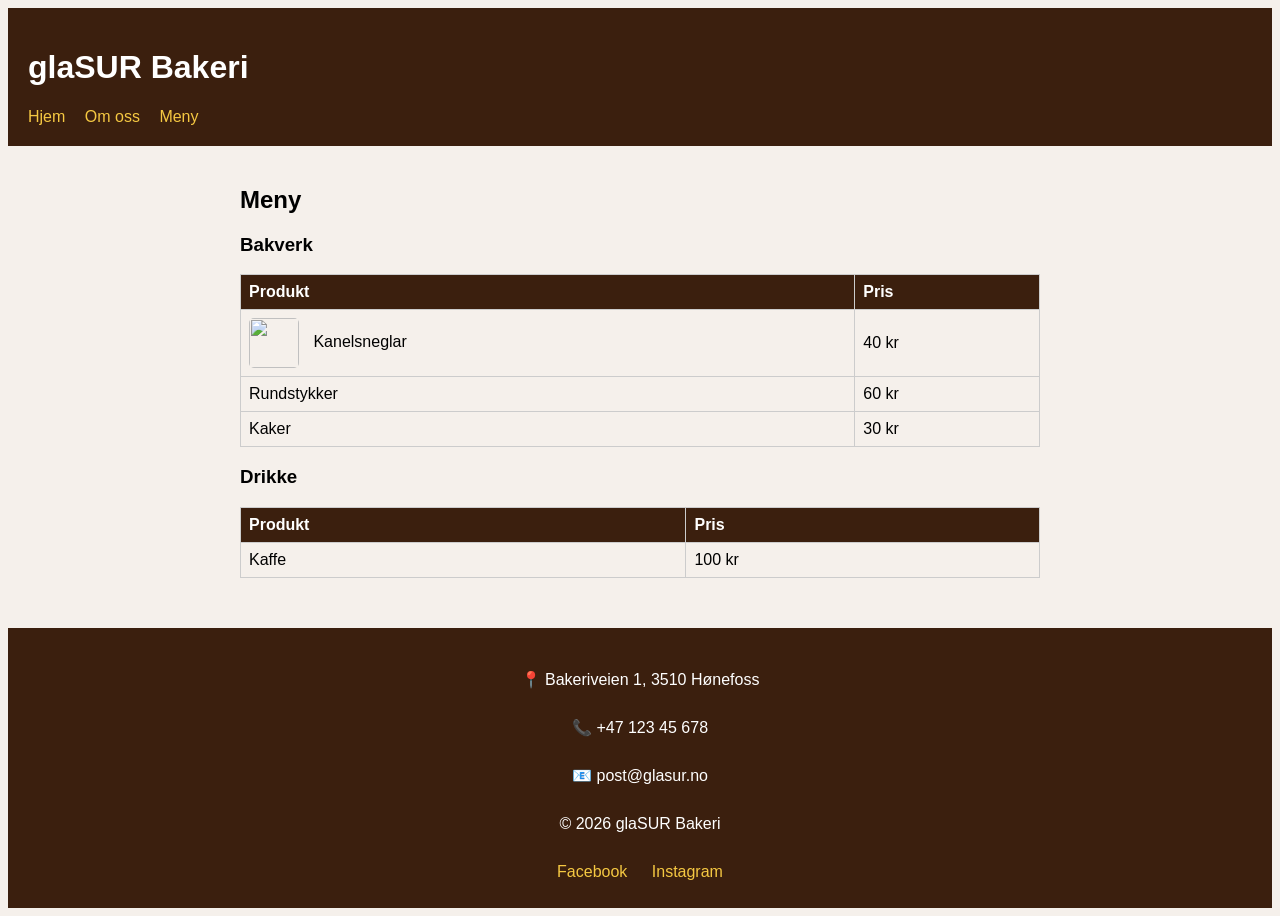
==== Meny.html @ 93eb0633 "Rett opp store/små bokstaver i lenker til OmOss.html, juster skjemafelt-bredde" ====
<!DOCTYPE html>
<html>
<head>
    <link rel="stylesheet" href="CSS/style.css">
    <meta charset="UTF-8">
    <meta name="viewport" content="width=device-width, initial-scale=1.0">
    <title>Om oss</title>
</head>
<body>
  <header>
    <h1>glaSUR Bakeri</h1>
    <nav>
      <a href="index.html">Hjem</a>
      <a href="OmOss.html">Om oss</a>
      <a href="Meny.html">Meny</a>
    </nav>
  </header>

  <main>
  <section>
    <h2>Meny</h2>

    <h3>Bakverk</h3>
    <table>
      <tr>
        <th>Produkt</th>
        <th>Pris</th>
      </tr>
      <tr>
  <td><img src="Bilder/kanelsnegle.jpg" class="meny-bilde"> Kanelsneglar</td>
  <td>40 kr</td>
</tr>
      <tr>
        <td>Rundstykker</td>
        <td>60 kr</td>
      </tr>
      <tr>
        <td>Kaker</td>
        <td>30 kr</td>
      </tr>
    </table>

    <h3>Drikke</h3>
    <table>
      <tr>
        <th>Produkt</th>
        <th>Pris</th>
      </tr>
      <tr>
        <td>Kaffe</td>
        <td>100 kr</td>
      </tr>
    </table>

  </section>
</main>
  <footer>
  <p>📍 Bakeriveien 1, 3510 Hønefoss</p>
  <p>📞 +47 123 45 678</p>
  <p>📧 post@glasur.no</p>
  <p>© 2026 glaSUR Bakeri</p>
  <a href="https://facebook.com/glasur" target="_blank">Facebook</a>
<a href="https://instagram.com/glasur" target="_blank">Instagram</a>
</footer>

</body>
</html>
---- CSS/style.css ----
body {
    background-color: #f5f0eb;
    font-family: Arial, Helvetica, sans-serif;
}

h1 {
    color: #8b4513
}

Header {
    background-color: #3b1f0e;
    color: white;
    padding: 20px;
}

h1 {
    color: white;
}

nav a {
    color: #f5c842;
    margin-right: 15px;
    text-decoration: none;
}

main {
    max-width: 800px;
    margin: 0 auto;
    padding: 20px;
}

table {
    width: 100%;
    border-collapse: collapse;
}

th, td {
    border: 1px solid #ccc;
    padding: 8px;
    text-align: left;
}

th {
    background-color: #3b1f0e;
    color: white;
}

footer {
    background-color: #3b1f0e;
    color: white;
    text-align: center;
    padding: 15px;
}

section {
    margin-bottom: 30px;
}

label {
    display: block;
    margin-top: 10px;
}

input, textarea {
    display: block;
    width: 90%;
    padding: 8px;
    margin-top: 5px;
}

button {
    margin-top: 15px;
    padding: 10px 20px;
    background-color: #3b1f0e;
    color: white;
    border: none;
    cursor: pointer;
}

a {
    color: #f5c842;
    text-decoration: none;
}

.tilbud-kort {
  background-color: white;
  border: 2px solid #3b1f0e;
  border-radius: 8px;
  padding: 20px;
  max-width: 400px;
}

.pris {
  color: #8B4513;
  font-weight: bold;
}

.hero {
  text-align: center;
  padding: 40px 20px;
}

.hero img {
  width: 150px;
}

.knapp {
  display: inline-block;
  margin-top: 15px;
  padding: 12px 25px;
  background-color: #3b1f0e;
  color: white;
  text-decoration: none;
  border-radius: 5px;
}

.knapp:hover {
  background-color: #8B4513;
}

.apningstider {
  width: auto;
  min-width: 250px;
}

.apningstider td {
  padding: 6px 20px 6px 0;
}

header {
  position: sticky;
  top: 0;
  z-index: 100;
}

footer {
  background-color: #3b1f0e;
  color: white;
  text-align: center;
  padding: 20px;
  line-height: 2;
}

footer a {
  color: #f5c842;
  text-decoration: none;
  margin: 0 10px;
}

.forsidebilde img {
  width: 100%;
  max-height: 400px;
  object-fit: cover;
}

.omoss-bilde {
  width: 100%;
  max-height: 350px;
  object-fit: cover;
  border-radius: 8px;
  margin: 20px 0;
}

.meny-bilde {
  width: 50px;
  height: 50px;
  object-fit: cover;
  border-radius: 5px;
  vertical-align: middle;
  margin-right: 10px;
}

@media (max-width: 600px) {
  /* Større tekst på mobil */
  body {
    font-size: 18px;
  }

  h1 {
    font-size: 24px;
  }

  h2 {
    font-size: 22px;
  }

  h3 {
    font-size: 20px;
  }

  .knapp {
    padding: 15px 30px;
    font-size: 18px;
  }

  input, textarea {
    font-size: 16px;
    padding: 12px;
  }

  button {
    font-size: 18px;
    padding: 15px 25px;
  }
}
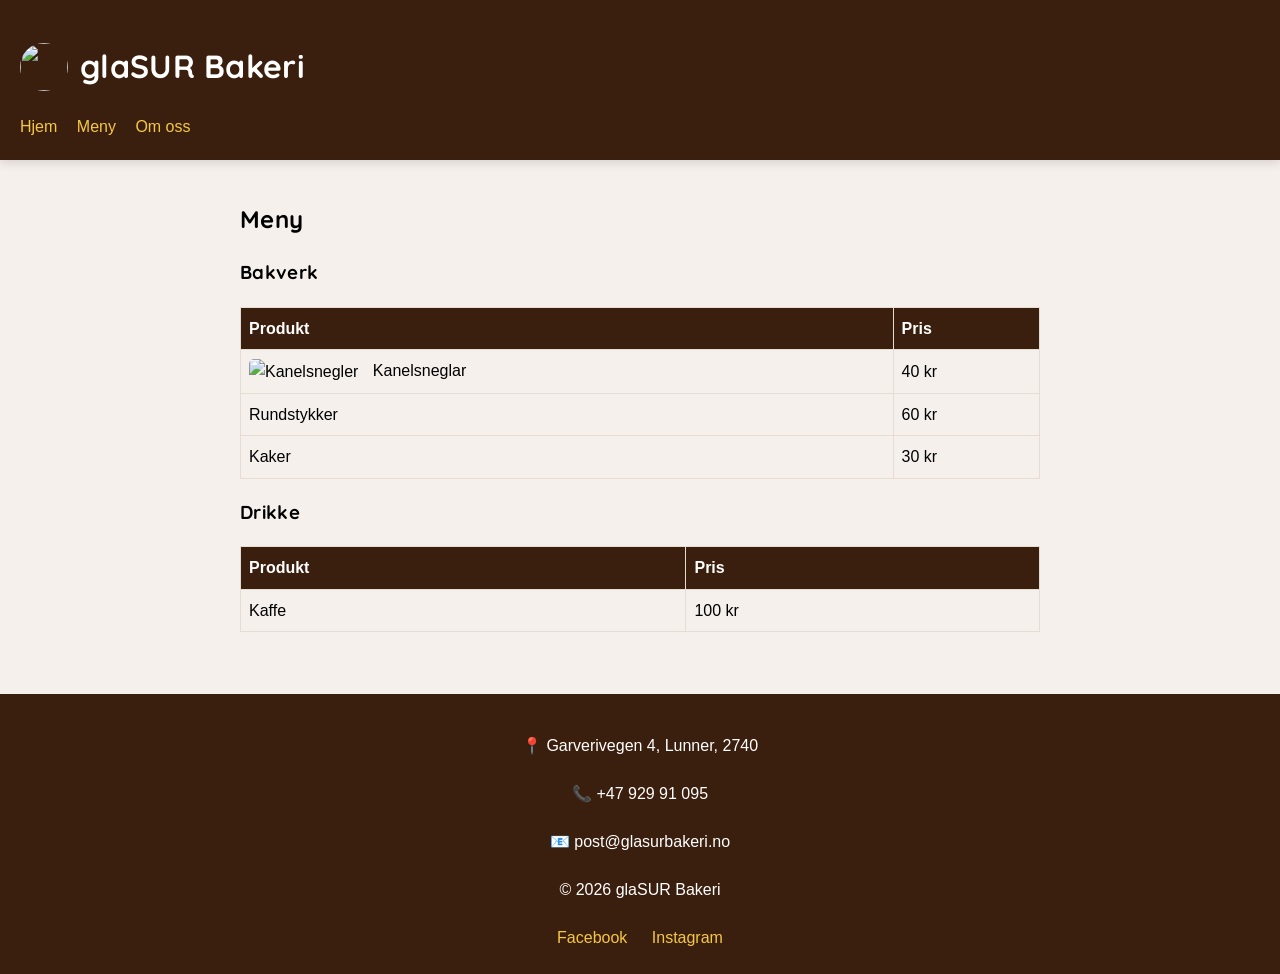
==== commit 74b59433: "Design-polish, tilgjengelighet, header-logo og riktige sosiale lenker - Myke overganger, skygger, av" ====
--- a/Meny.html
+++ b/Meny.html
@@ -1,67 +1,75 @@
-<!DOCTYPE html>
-<html>
-<head>
-    <link rel="stylesheet" href="CSS/style.css">
-    <meta charset="UTF-8">
-    <meta name="viewport" content="width=device-width, initial-scale=1.0">
-    <title>Om oss</title>
-</head>
-<body>
-  <header>
-    <h1>glaSUR Bakeri</h1>
-    <nav>
-      <a href="index.html">Hjem</a>
-      <a href="OmOss.html">Om oss</a>
-      <a href="Meny.html">Meny</a>
-    </nav>
-  </header>
-
-  <main>
-  <section>
-    <h2>Meny</h2>
-
-    <h3>Bakverk</h3>
-    <table>
-      <tr>
-        <th>Produkt</th>
-        <th>Pris</th>
-      </tr>
-      <tr>
-  <td><img src="Bilder/kanelsnegle.jpg" class="meny-bilde"> Kanelsneglar</td>
-  <td>40 kr</td>
-</tr>
-      <tr>
-        <td>Rundstykker</td>
-        <td>60 kr</td>
-      </tr>
-      <tr>
-        <td>Kaker</td>
-        <td>30 kr</td>
-      </tr>
-    </table>
-
-    <h3>Drikke</h3>
-    <table>
-      <tr>
-        <th>Produkt</th>
-        <th>Pris</th>
-      </tr>
-      <tr>
-        <td>Kaffe</td>
-        <td>100 kr</td>
-      </tr>
-    </table>
-
-  </section>
-</main>
-  <footer>
-  <p>📍 Bakeriveien 1, 3510 Hønefoss</p>
-  <p>📞 +47 123 45 678</p>
-  <p>📧 post@glasur.no</p>
-  <p>© 2026 glaSUR Bakeri</p>
-  <a href="https://facebook.com/glasur" target="_blank">Facebook</a>
-<a href="https://instagram.com/glasur" target="_blank">Instagram</a>
-</footer>
-
-</body>
+<!DOCTYPE html>
+<html lang="no">
+<head>
+    <meta charset="UTF-8">
+    <meta name="viewport" content="width=device-width, initial-scale=1.0">
+    <meta name="description" content="Se menyen til glaSUR Bakeri i Lunner — bakverk og drikke med priser.">
+    <title>Meny</title>
+    <link rel="icon" href="Bilder/glasur-logo.png" type="image/png">
+    <link rel="preconnect" href="https://fonts.googleapis.com">
+    <link rel="preconnect" href="https://fonts.gstatic.com" crossorigin>
+    <link href="https://fonts.googleapis.com/css2?family=Quicksand:wght@500;600;700&display=swap" rel="stylesheet">
+    <link rel="stylesheet" href="CSS/style.css">
+</head>
+<body>
+  <header>
+    <div class="brand">
+      <img src="Bilder/glasur-logo.png" alt="" class="header-logo">
+      <h1>glaSUR Bakeri</h1>
+    </div>
+    <nav>
+      <a href="index.html">Hjem</a>
+      <a href="Meny.html">Meny</a>
+      <a href="OmOss.html">Om oss</a>
+    </nav>
+  </header>
+
+  <main>
+  <section>
+    <h2>Meny</h2>
+
+    <h3>Bakverk</h3>
+    <table>
+      <tr>
+        <th>Produkt</th>
+        <th>Pris</th>
+      </tr>
+      <tr>
+  <td><img src="Bilder/kanelsnegle.jpg" class="meny-bilde" alt="Kanelsnegler" loading="lazy"> Kanelsneglar</td>
+  <td>40 kr</td>
+</tr>
+      <tr>
+        <td>Rundstykker</td>
+        <td>60 kr</td>
+      </tr>
+      <tr>
+        <td>Kaker</td>
+        <td>30 kr</td>
+      </tr>
+    </table>
+
+    <h3>Drikke</h3>
+    <table>
+      <tr>
+        <th>Produkt</th>
+        <th>Pris</th>
+      </tr>
+      <tr>
+        <td>Kaffe</td>
+        <td>100 kr</td>
+      </tr>
+    </table>
+
+  </section>
+</main>
+  <footer>
+  <p><span aria-hidden="true">📍</span> <span class="sr-only">Adresse:</span> Garverivegen 4, Lunner, 2740</p>
+  <p><span aria-hidden="true">📞</span> <span class="sr-only">Telefon:</span> +47 929 91 095</p>
+  <p><span aria-hidden="true">📧</span> <span class="sr-only">E-post:</span> post@glasurbakeri.no</p>
+  <p>© 2026 glaSUR Bakeri</p>
+  <a href="https://www.facebook.com/profile.php?id=61575648731493" target="_blank" rel="noopener noreferrer">Facebook</a>
+<a href="https://www.instagram.com/glasur.bakeri/" target="_blank" rel="noopener noreferrer">Instagram</a>
+</footer>
+
+</body>
 </html>
--- a/CSS/style.css
+++ b/CSS/style.css
@@ -1,26 +1,55 @@
+html {
+    scroll-behavior: smooth;
+}
+
 body {
+    margin: 0;
     background-color: #f5f0eb;
-    font-family: Arial, Helvetica, sans-serif;
+    font-family: 'Segoe UI', Roboto, Helvetica, Arial, sans-serif;
+    line-height: 1.6;
+}
+
+h1, h2, h3 {
+    font-family: 'Quicksand', 'Segoe UI', sans-serif;
+    letter-spacing: 0.3px;
 }
 
 h1 {
-    color: #8b4513
-}
-
-Header {
+    color: white;
+}
+
+header {
     background-color: #3b1f0e;
     color: white;
     padding: 20px;
-}
-
-h1 {
-    color: white;
+    box-shadow: 0 2px 10px rgba(0, 0, 0, 0.15);
+    position: sticky;
+    top: 0;
+    z-index: 100;
+}
+
+.brand {
+    display: flex;
+    align-items: center;
+    gap: 12px;
+}
+
+.header-logo {
+    width: 48px;
+    height: 48px;
+    border-radius: 50%;
+    object-fit: cover;
 }
 
 nav a {
     color: #f5c842;
     margin-right: 15px;
     text-decoration: none;
+    transition: color 0.2s ease;
+}
+
+nav a:hover {
+    color: #ffffff;
 }
 
 main {
@@ -35,7 +64,7 @@
 }
 
 th, td {
-    border: 1px solid #ccc;
+    border: 1px solid #e6ddd2;
     padding: 8px;
     text-align: left;
 }
@@ -45,15 +74,20 @@
     color: white;
 }
 
+tbody tr:hover td {
+    background-color: #f5f0eb;
+}
+
 footer {
     background-color: #3b1f0e;
     color: white;
     text-align: center;
-    padding: 15px;
+    padding: 20px;
+    line-height: 2;
 }
 
 section {
-    margin-bottom: 30px;
+    margin-bottom: 42px;
 }
 
 label {
@@ -63,9 +97,32 @@
 
 input, textarea {
     display: block;
-    width: 90%;
+    width: 100%;
+    box-sizing: border-box;
     padding: 8px;
     margin-top: 5px;
+    border: 1px solid #d8cfc3;
+    border-radius: 6px;
+    font-family: inherit;
+    transition: border-color 0.2s ease, box-shadow 0.2s ease;
+}
+
+.sr-only {
+    position: absolute;
+    width: 1px;
+    height: 1px;
+    padding: 0;
+    margin: -1px;
+    overflow: hidden;
+    clip: rect(0, 0, 0, 0);
+    white-space: nowrap;
+    border: 0;
+}
+
+input:focus, textarea:focus {
+    outline: none;
+    border-color: #8B4513;
+    box-shadow: 0 0 0 3px rgba(139, 69, 19, 0.15);
 }
 
 button {
@@ -74,12 +131,21 @@
     background-color: #3b1f0e;
     color: white;
     border: none;
+    border-radius: 5px;
     cursor: pointer;
+    transition: background-color 0.2s ease, transform 0.2s ease, box-shadow 0.2s ease;
+}
+
+button:hover {
+    background-color: #8B4513;
+    transform: translateY(-2px);
+    box-shadow: 0 4px 12px rgba(0, 0, 0, 0.2);
 }
 
 a {
     color: #f5c842;
     text-decoration: none;
+    transition: color 0.2s ease, opacity 0.2s ease;
 }
 
 .tilbud-kort {
@@ -88,6 +154,7 @@
   border-radius: 8px;
   padding: 20px;
   max-width: 400px;
+  box-shadow: 0 4px 14px rgba(59, 31, 14, 0.1);
 }
 
 .pris {
@@ -102,6 +169,7 @@
 
 .hero img {
   width: 150px;
+  filter: drop-shadow(0 4px 10px rgba(0, 0, 0, 0.15));
 }
 
 .knapp {
@@ -112,10 +180,14 @@
   color: white;
   text-decoration: none;
   border-radius: 5px;
+  transition: background-color 0.2s ease, transform 0.2s ease, box-shadow 0.2s ease;
 }
 
 .knapp:hover {
   background-color: #8B4513;
+  color: white;
+  transform: translateY(-2px);
+  box-shadow: 0 4px 12px rgba(0, 0, 0, 0.2);
 }
 
 .apningstider {
@@ -123,22 +195,14 @@
   min-width: 250px;
 }
 
-.apningstider td {
+.apningstider td,
+.apningstider th {
   padding: 6px 20px 6px 0;
-}
-
-header {
-  position: sticky;
-  top: 0;
-  z-index: 100;
-}
-
-footer {
-  background-color: #3b1f0e;
-  color: white;
-  text-align: center;
-  padding: 20px;
-  line-height: 2;
+  border: none;
+  background-color: transparent;
+  color: inherit;
+  font-weight: normal;
+  text-align: left;
 }
 
 footer a {
@@ -147,10 +211,25 @@
   margin: 0 10px;
 }
 
+footer a:hover {
+  opacity: 0.75;
+}
+
+main a {
+  color: #8B4513;
+  font-weight: 600;
+}
+
+main a:hover {
+  color: #3b1f0e;
+}
+
 .forsidebilde img {
   width: 100%;
   max-height: 400px;
   object-fit: cover;
+  border-radius: 8px;
+  box-shadow: 0 4px 14px rgba(0, 0, 0, 0.12);
 }
 
 .omoss-bilde {
@@ -158,6 +237,7 @@
   max-height: 350px;
   object-fit: cover;
   border-radius: 8px;
+  box-shadow: 0 4px 14px rgba(0, 0, 0, 0.12);
   margin: 20px 0;
 }
 
@@ -171,7 +251,6 @@
 }
 
 @media (max-width: 600px) {
-  /* Større tekst på mobil */
   body {
     font-size: 18px;
   }
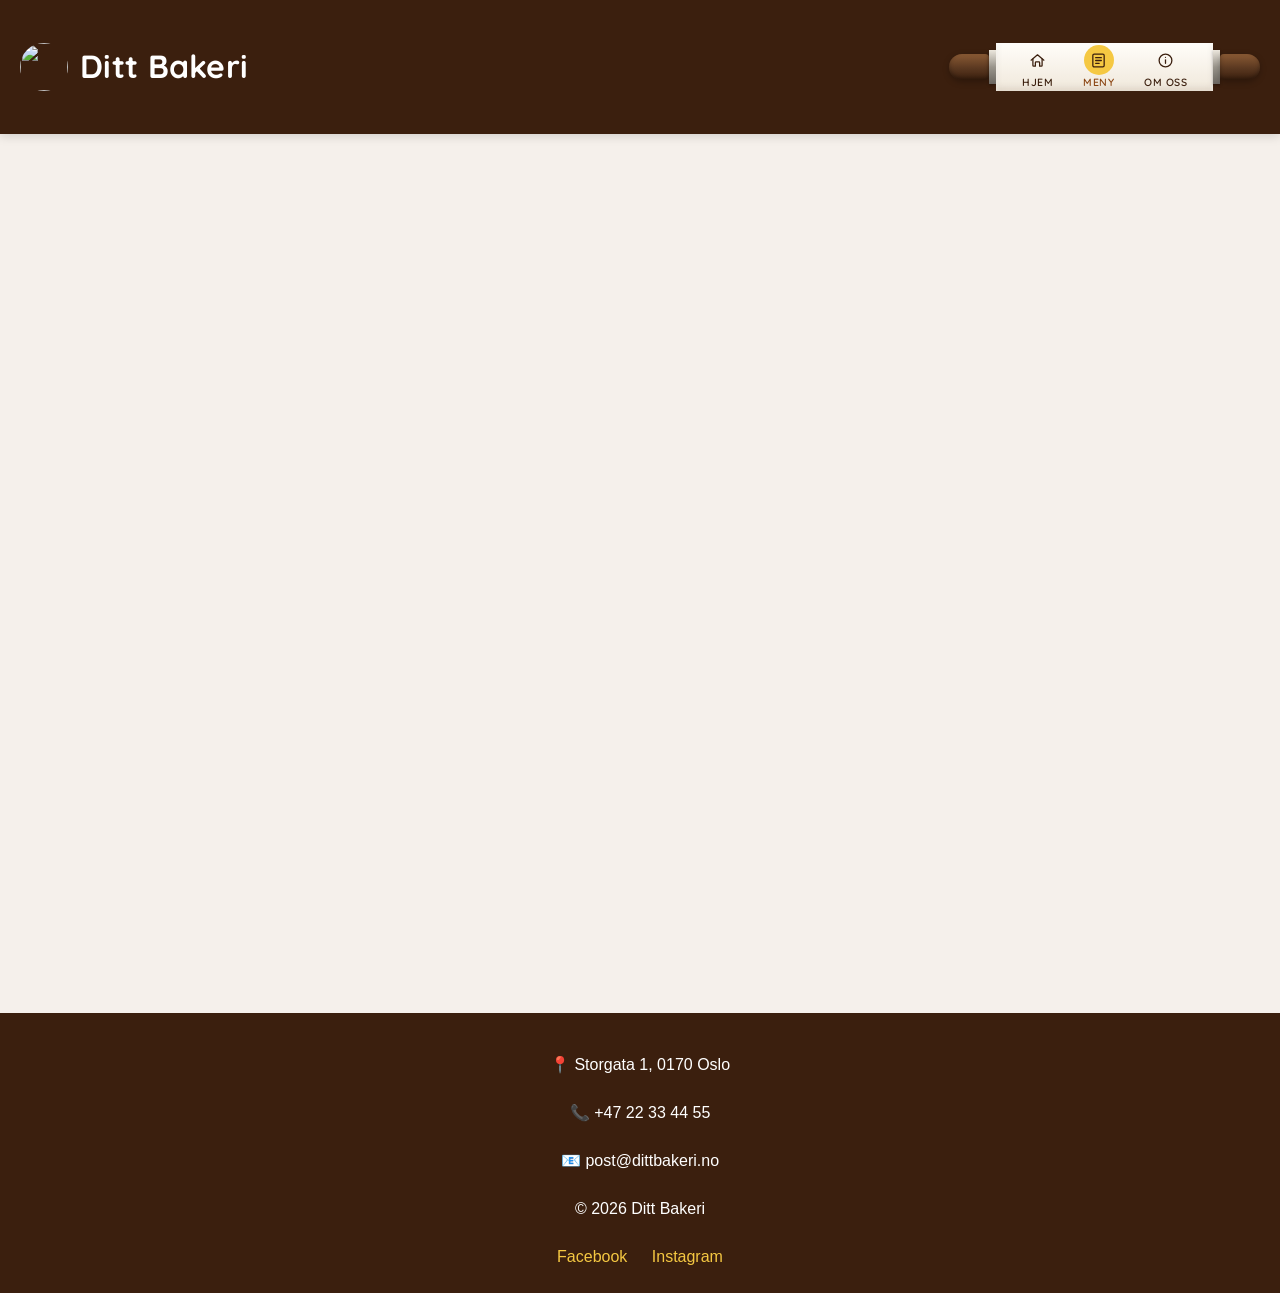
==== commit 5c863841: "Gjør logo/navn i headeren klikkbart til forsiden - Pakk .brand (logo + navn) i en lenke til index.ht" ====
--- a/Meny.html
+++ b/Meny.html
@@ -3,39 +3,79 @@
 <head>
     <meta charset="UTF-8">
     <meta name="viewport" content="width=device-width, initial-scale=1.0">
-    <meta name="description" content="Se menyen til glaSUR Bakeri i Lunner — bakverk og drikke med priser.">
-    <title>Meny</title>
-    <link rel="icon" href="Bilder/glasur-logo.png" type="image/png">
+    <meta name="description" content="Se menyen til Ditt Bakeri: kanelsnurrer, rundstykker, kaker og kaffe med priser.">
+    <title>Meny | Ditt Bakeri</title>
+    <link rel="canonical" href="https://oskaraaserud-dev.github.io/generisk_bakeri/Meny.html">
+    <link rel="icon" href="Bilder/logo.svg" type="image/svg+xml">
     <link rel="preconnect" href="https://fonts.googleapis.com">
     <link rel="preconnect" href="https://fonts.gstatic.com" crossorigin>
     <link href="https://fonts.googleapis.com/css2?family=Quicksand:wght@500;600;700&display=swap" rel="stylesheet">
     <link rel="stylesheet" href="CSS/style.css">
+    <meta property="og:type" content="website">
+    <meta property="og:site_name" content="Ditt Bakeri">
+    <meta property="og:locale" content="nb_NO">
+    <meta property="og:title" content="Meny | Ditt Bakeri">
+    <meta property="og:description" content="Se menyen til Ditt Bakeri: kanelsnurrer, rundstykker, kaker og kaffe med priser.">
+    <meta property="og:url" content="https://oskaraaserud-dev.github.io/generisk_bakeri/Meny.html">
+    <meta property="og:image" content="https://oskaraaserud-dev.github.io/generisk_bakeri/Bilder/produkt.svg">
+    <meta name="twitter:card" content="summary_large_image">
 </head>
 <body>
   <header>
-    <div class="brand">
-      <img src="Bilder/glasur-logo.png" alt="" class="header-logo">
-      <h1>glaSUR Bakeri</h1>
-    </div>
-    <nav>
-      <a href="index.html">Hjem</a>
-      <a href="Meny.html">Meny</a>
-      <a href="OmOss.html">Om oss</a>
+    <a class="brand" href="index.html" aria-label="Til forsiden">
+      <img src="Bilder/logo.svg" alt="" class="header-logo">
+      <h1 class="bakerinavn">Ditt Bakeri</h1>
+    </a>
+
+    <nav class="kjevle-nav" aria-label="Hovednavigasjon">
+      <span class="kjevle-handle" aria-hidden="true"></span>
+      <span class="kjevle-ring" aria-hidden="true"></span>
+      <ul class="kjevle-list">
+        <li>
+          <a href="index.html" class="kjevle-link">
+            <span class="kjevle-icon-wrap">
+              <svg viewBox="0 0 24 24" fill="none" stroke="currentColor" stroke-width="1.8" stroke-linecap="round" stroke-linejoin="round" aria-hidden="true"><path d="M3 11.5 12 4l9 7.5"/><path d="M5.5 10v9a1 1 0 0 0 1 1H9v-5a1 1 0 0 1 1-1h4a1 1 0 0 1 1 1v5h2.5a1 1 0 0 0 1-1v-9"/></svg>
+            </span>
+            <span class="kjevle-label">Hjem</span>
+          </a>
+        </li>
+        <li>
+          <a href="Meny.html" class="kjevle-link" aria-current="page">
+            <span class="kjevle-icon-wrap">
+              <svg viewBox="0 0 24 24" fill="none" stroke="currentColor" stroke-width="1.8" stroke-linecap="round" stroke-linejoin="round" aria-hidden="true"><rect x="4" y="3" width="16" height="18" rx="2"/><path d="M8 8h8M8 12h8M8 16h5"/></svg>
+            </span>
+            <span class="kjevle-label">Meny</span>
+          </a>
+        </li>
+        <li>
+          <a href="OmOss.html" class="kjevle-link">
+            <span class="kjevle-icon-wrap">
+              <svg viewBox="0 0 24 24" fill="none" stroke="currentColor" stroke-width="1.8" stroke-linecap="round" stroke-linejoin="round" aria-hidden="true"><circle cx="12" cy="12" r="9"/><line x1="12" y1="11" x2="12" y2="16"/><circle cx="12" cy="7.5" r="0.9" fill="currentColor" stroke="none"/></svg>
+            </span>
+            <span class="kjevle-label">Om oss</span>
+          </a>
+        </li>
+      </ul>
+      <span class="kjevle-ring" aria-hidden="true"></span>
+      <span class="kjevle-handle" aria-hidden="true"></span>
     </nav>
   </header>
 
   <main>
-  <section>
+  <section class="hero reveal">
     <h2>Meny</h2>
+    <p>Alt bakt fra bunnen av hver morgen</p>
+  </section>
 
-    <h3>Bakverk</h3>
+  <section class="reveal">
+    <h2>Bakverk</h2>
     <table>
       <tr>
-        <th>Produkt</th>
-        <th>Pris</th>
+        <th scope="col">Produkt</th>
+        <th scope="col">Pris</th>
       </tr>
       <tr>
-  <td><img src="Bilder/kanelsnegle.jpg" class="meny-bilde" alt="Kanelsnegler" loading="lazy"> Kanelsneglar</td>
+  <td><img src="Bilder/produkt.svg" class="meny-bilde" alt="Nybakte kanelsnurrer" loading="lazy"> Kanelsnurrer</td>
   <td>40 kr</td>
 </tr>
       <tr>
@@ -47,29 +87,31 @@
         <td>30 kr</td>
       </tr>
     </table>
+  </section>
 
-    <h3>Drikke</h3>
+  <section class="reveal">
+    <h2>Drikke</h2>
     <table>
       <tr>
-        <th>Produkt</th>
-        <th>Pris</th>
+        <th scope="col">Produkt</th>
+        <th scope="col">Pris</th>
       </tr>
       <tr>
         <td>Kaffe</td>
-        <td>100 kr</td>
+        <td>30 kr</td>
       </tr>
     </table>
-
   </section>
 </main>
   <footer>
-  <p><span aria-hidden="true">📍</span> <span class="sr-only">Adresse:</span> Garverivegen 4, Lunner, 2740</p>
-  <p><span aria-hidden="true">📞</span> <span class="sr-only">Telefon:</span> +47 929 91 095</p>
-  <p><span aria-hidden="true">📧</span> <span class="sr-only">E-post:</span> post@glasurbakeri.no</p>
-  <p>© 2026 glaSUR Bakeri</p>
-  <a href="https://www.facebook.com/profile.php?id=61575648731493" target="_blank" rel="noopener noreferrer">Facebook</a>
-<a href="https://www.instagram.com/glasur.bakeri/" target="_blank" rel="noopener noreferrer">Instagram</a>
+  <p><span aria-hidden="true">📍</span> <span class="sr-only">Adresse:</span> Storgata 1, 0170 Oslo</p>
+  <p><span aria-hidden="true">📞</span> <span class="sr-only">Telefon:</span> +47 22 33 44 55</p>
+  <p><span aria-hidden="true">📧</span> <span class="sr-only">E-post:</span> post@dittbakeri.no</p>
+  <p>© 2026 <span class="bakerinavn">Ditt Bakeri</span></p>
+  <a href="https://www.facebook.com/dittbakeri" target="_blank" rel="noopener noreferrer">Facebook</a>
+<a href="https://www.instagram.com/dittbakeri/" target="_blank" rel="noopener noreferrer">Instagram</a>
 </footer>
+  <script src="JS/main.js"></script>
 
 </body>
 </html>
--- a/CSS/style.css
+++ b/CSS/style.css
@@ -26,12 +26,52 @@
     position: sticky;
     top: 0;
     z-index: 100;
+    display: flex;
+    flex-wrap: wrap;
+    align-items: center;
+    gap: 14px 20px;
+    transition: background-color 0.35s ease, box-shadow 0.35s ease, padding 0.35s ease;
+}
+
+/* Gjennomsiktig header som ligger over helskjerm-heroen */
+header.over-hero {
+    position: fixed;
+    left: 0;
+    right: 0;
+    background-color: transparent;
+    box-shadow: none;
+    padding-top: 26px;
+    padding-bottom: 26px;
+}
+
+header.over-hero.is-solid {
+    background-color: #3b1f0e;
+    box-shadow: 0 2px 10px rgba(0, 0, 0, 0.15);
+    padding-top: 14px;
+    padding-bottom: 14px;
 }
 
 .brand {
     display: flex;
     align-items: center;
     gap: 12px;
+}
+
+/* Merkevaren øverst er en lenke tilbake til forsiden */
+a.brand {
+    text-decoration: none;
+    color: inherit;
+    border-radius: 8px;
+    transition: opacity 0.2s ease;
+}
+
+a.brand:hover {
+    opacity: 0.85;
+}
+
+a.brand:focus-visible {
+    outline: 2px solid #f5f0eb;
+    outline-offset: 4px;
 }
 
 .header-logo {
@@ -41,15 +81,100 @@
     object-fit: cover;
 }
 
-nav a {
-    color: #f5c842;
-    margin-right: 15px;
+.kjevle-nav {
+    display: flex;
+    align-items: center;
+    margin-left: auto;
+}
+
+.kjevle-handle {
+    width: 40px;
+    height: 26px;
+    background: linear-gradient(180deg, #8a5a34, #5a3820 55%, #3b1f0e);
+    box-shadow: inset 0 -2px 4px rgba(0, 0, 0, 0.3), 0 2px 6px rgba(0, 0, 0, 0.25);
+    flex-shrink: 0;
+}
+
+.kjevle-handle:first-child {
+    border-radius: 13px 4px 4px 13px;
+}
+
+.kjevle-handle:last-child {
+    border-radius: 4px 13px 13px 4px;
+}
+
+.kjevle-ring {
+    width: 7px;
+    height: 34px;
+    background: linear-gradient(180deg, #ece7dd, #9a958c 50%, #6b6660);
+    box-shadow: 0 1px 3px rgba(0, 0, 0, 0.3);
+    flex-shrink: 0;
+}
+
+.kjevle-list {
+    list-style: none;
+    margin: 0;
+    padding: 0 26px;
+    height: 48px;
+    background: linear-gradient(180deg, #fffdf9, #f0e8db);
+    box-shadow: inset 0 2px 4px rgba(255, 255, 255, 0.6), inset 0 -3px 6px rgba(59, 31, 14, 0.1);
+    display: flex;
+    flex-direction: row;
+    align-items: center;
+    justify-content: center;
+    gap: 30px;
+    flex-shrink: 0;
+}
+
+.kjevle-link {
+    display: flex;
+    flex-direction: column;
+    align-items: center;
+    gap: 2px;
+    color: #3b1f0e;
     text-decoration: none;
-    transition: color 0.2s ease;
-}
-
-nav a:hover {
-    color: #ffffff;
+    font-family: 'Quicksand', 'Segoe UI', sans-serif;
+    font-size: 10.5px;
+    line-height: 1.1;
+    font-weight: 600;
+    letter-spacing: 0.5px;
+    text-transform: uppercase;
+}
+
+.kjevle-icon-wrap {
+    display: flex;
+    align-items: center;
+    justify-content: center;
+    width: 30px;
+    height: 30px;
+    border-radius: 50%;
+    background: transparent;
+    transition: background-color 0.2s ease, transform 0.2s ease;
+}
+
+.kjevle-icon-wrap svg {
+    width: 17px;
+    height: 17px;
+}
+
+.kjevle-link:hover .kjevle-icon-wrap,
+.kjevle-link:focus-visible .kjevle-icon-wrap {
+    background: #f5f0eb;
+    transform: translateY(-2px);
+}
+
+.kjevle-link:focus-visible {
+    outline: 2px solid #8B4513;
+    outline-offset: 2px;
+    border-radius: 4px;
+}
+
+.kjevle-link[aria-current="page"] .kjevle-icon-wrap {
+    background: #f5c842;
+}
+
+.kjevle-link[aria-current="page"] .kjevle-label {
+    color: #8B4513;
 }
 
 main {
@@ -87,7 +212,22 @@
 }
 
 section {
-    margin-bottom: 42px;
+    margin-bottom: 32px;
+    background-color: #ffffff;
+    border-radius: 16px;
+    padding: 32px 28px;
+    box-shadow: 0 4px 20px rgba(59, 31, 14, 0.06);
+}
+
+section.hero {
+    background-color: transparent;
+    box-shadow: none;
+    border-radius: 0;
+    padding: 0;
+}
+
+section.hero {
+    padding: 40px 20px;
 }
 
 label {
@@ -148,13 +288,17 @@
     transition: color 0.2s ease, opacity 0.2s ease;
 }
 
+a:focus-visible {
+    outline: 2px solid #8B4513;
+    outline-offset: 2px;
+}
+
 .tilbud-kort {
-  background-color: white;
+  background-color: #f5f0eb;
   border: 2px solid #3b1f0e;
   border-radius: 8px;
   padding: 20px;
   max-width: 400px;
-  box-shadow: 0 4px 14px rgba(59, 31, 14, 0.1);
 }
 
 .pris {
@@ -164,12 +308,131 @@
 
 .hero {
   text-align: center;
-  padding: 40px 20px;
 }
 
 .hero img {
   width: 150px;
   filter: drop-shadow(0 4px 10px rgba(0, 0, 0, 0.15));
+}
+
+/* ---- Helskjerm-hero ---- */
+.hero-full {
+  position: relative;
+  min-height: 100vh;
+  min-height: 100svh;
+  margin: 0;
+  padding: 0;
+  display: flex;
+  align-items: center;
+  justify-content: center;
+  text-align: center;
+  overflow: hidden;
+  background: #3b1f0e;
+}
+
+.hero-full__bg {
+  position: absolute;
+  inset: 0;
+  background-image: url('../Bilder/hero.svg');
+  background-size: cover;
+  background-position: center;
+  transform: scale(1.12);
+  animation: heroZoom 14s ease-out forwards;
+}
+
+@keyframes heroZoom {
+  to { transform: scale(1); }
+}
+
+.hero-full::after {
+  content: "";
+  position: absolute;
+  inset: 0;
+  background: linear-gradient(180deg, rgba(59, 31, 14, 0.55), rgba(59, 31, 14, 0.35) 45%, rgba(59, 31, 14, 0.8));
+}
+
+.hero-full__content {
+  position: relative;
+  z-index: 2;
+  color: #fff;
+  padding: 120px 24px 60px;
+  max-width: 720px;
+}
+
+.hero-full__logo {
+  width: 130px;
+  filter: drop-shadow(0 6px 16px rgba(0, 0, 0, 0.4));
+}
+
+.hero-full__content h2 {
+  font-size: clamp(2rem, 6vw, 3.4rem);
+  margin: 18px 0 10px;
+  color: #fff;
+  text-shadow: 0 2px 20px rgba(0, 0, 0, 0.4);
+}
+
+.hero-full__content p {
+  font-size: clamp(1rem, 2.4vw, 1.3rem);
+  margin: 0 auto 28px;
+  max-width: 520px;
+  color: #f3e8dc;
+}
+
+.hero-full .knapp {
+  background-color: #f5c842;
+  color: #3b1f0e;
+  font-weight: 700;
+  font-family: 'Quicksand', 'Segoe UI', sans-serif;
+  padding: 14px 32px;
+  font-size: 1.05rem;
+}
+
+.hero-full .knapp:hover {
+  background-color: #ffd966;
+  color: #3b1f0e;
+}
+
+/* Scroll-hint pil nederst i heroen */
+.scroll-hint {
+  position: absolute;
+  left: 50%;
+  bottom: 26px;
+  transform: translateX(-50%);
+  z-index: 2;
+  color: rgba(255, 255, 255, 0.85);
+  animation: bounce 1.8s ease-in-out infinite;
+}
+
+.scroll-hint svg {
+  width: 30px;
+  height: 30px;
+}
+
+@keyframes bounce {
+  0%, 100% { transform: translate(-50%, 0); }
+  50% { transform: translate(-50%, 10px); }
+}
+
+/* ---- Scroll-reveal animasjoner ---- */
+.reveal {
+  opacity: 0;
+  transform: translateY(40px);
+  transition: opacity 0.7s ease, transform 0.7s ease;
+}
+
+.reveal.is-visible {
+  opacity: 1;
+  transform: translateY(0);
+}
+
+.reveal-delay-1 { transition-delay: 0.12s; }
+.reveal-delay-2 { transition-delay: 0.24s; }
+.reveal-delay-3 { transition-delay: 0.36s; }
+
+@media (prefers-reduced-motion: reduce) {
+  .reveal { opacity: 1; transform: none; transition: none; }
+  .hero-full__bg { animation: none; transform: scale(1); }
+  .scroll-hint { animation: none; }
 }
 
 .knapp {
@@ -224,14 +487,6 @@
   color: #3b1f0e;
 }
 
-.forsidebilde img {
-  width: 100%;
-  max-height: 400px;
-  object-fit: cover;
-  border-radius: 8px;
-  box-shadow: 0 4px 14px rgba(0, 0, 0, 0.12);
-}
-
 .omoss-bilde {
   width: 100%;
   max-height: 350px;
@@ -255,6 +510,67 @@
     font-size: 18px;
   }
 
+  section {
+    padding: 22px 18px;
+  }
+
+  /* Header: sentrer logo og kjevle når de brytes til hver sin linje */
+  header {
+    justify-content: center;
+    text-align: center;
+    padding: 16px;
+  }
+
+  .brand {
+    justify-content: center;
+    width: 100%;
+  }
+
+  .kjevle-nav {
+    margin-left: 0;
+  }
+
+  /* Litt mindre logo/tittel så headeren ikke blir for høy på mobil */
+  .header-logo {
+    width: 40px;
+    height: 40px;
+  }
+
+  /* Helskjerm-hero: gi innholdet plass under den todelte headeren */
+  .hero-full__content {
+    padding-top: 100px;
+  }
+
+  .kjevle-list {
+    height: 42px;
+    padding: 0 14px;
+    gap: 16px;
+  }
+
+  .kjevle-handle {
+    width: 26px;
+    height: 20px;
+  }
+
+  .kjevle-ring {
+    width: 5px;
+    height: 26px;
+  }
+
+  .kjevle-icon-wrap {
+    width: 26px;
+    height: 26px;
+  }
+
+  .kjevle-icon-wrap svg {
+    width: 14px;
+    height: 14px;
+  }
+
+  .kjevle-link {
+    font-size: 8.5px;
+  }
+
   h1 {
     font-size: 24px;
   }
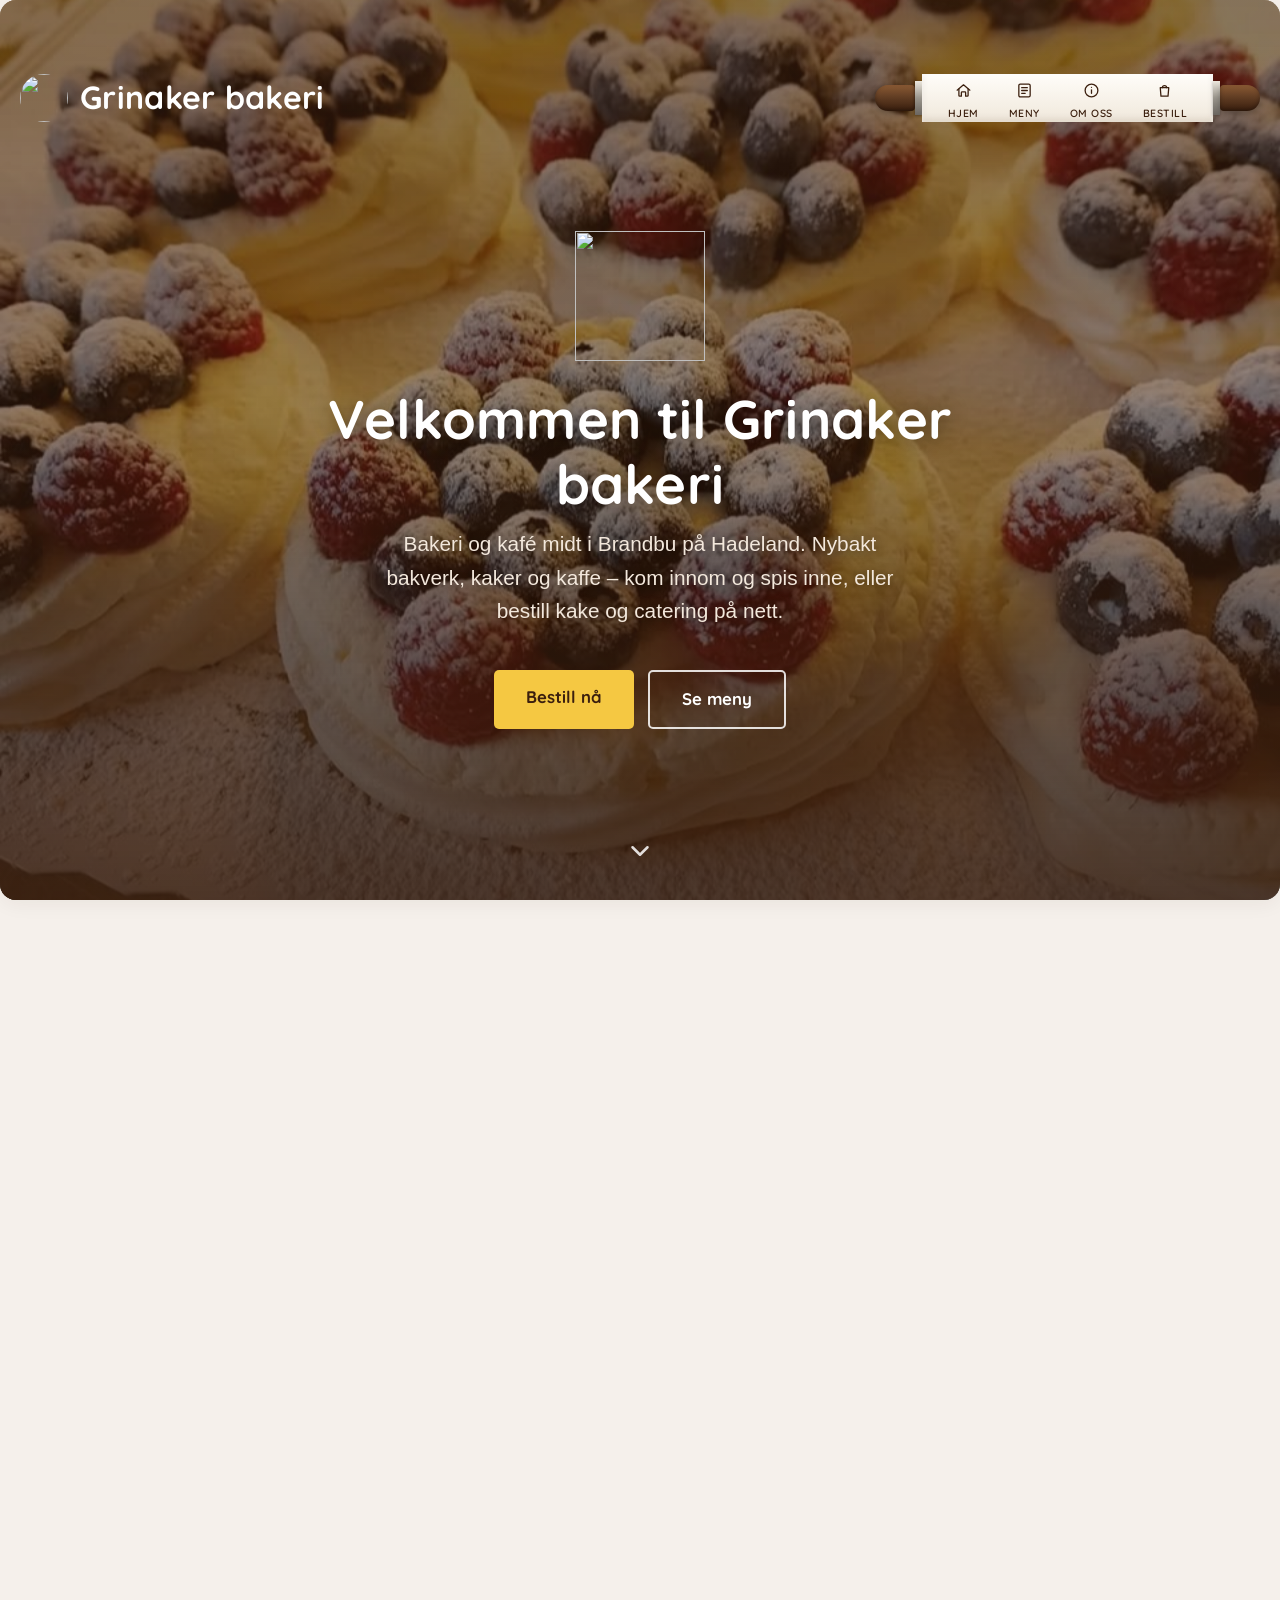
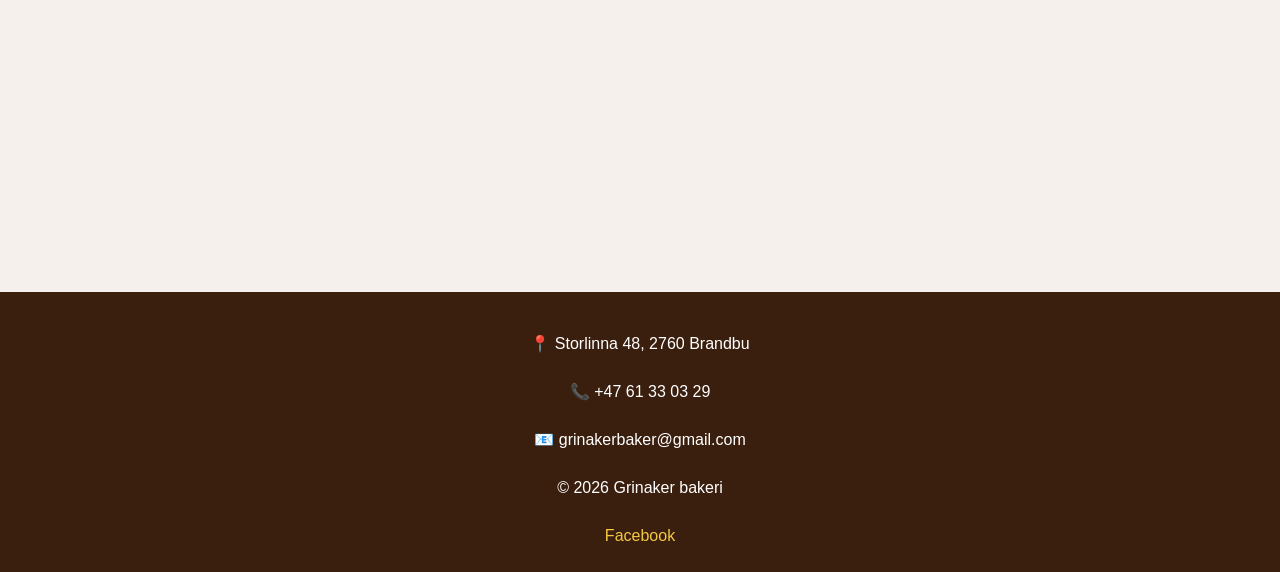
==== commit f1f46ec9: "Rett absolutte URL-er fra generisk_bakeri til grinaker-bakeri Repoet er dopt om til grinaker-bakeri." ====
--- a/Meny.html
+++ b/Meny.html
@@ -1,117 +1,14 @@
 <!DOCTYPE html>
-<html lang="no">
+<html lang="nb">
 <head>
-    <meta charset="UTF-8">
-    <meta name="viewport" content="width=device-width, initial-scale=1.0">
-    <meta name="description" content="Se menyen til Ditt Bakeri: kanelsnurrer, rundstykker, kaker og kaffe med priser.">
-    <title>Meny | Ditt Bakeri</title>
-    <link rel="canonical" href="https://oskaraaserud-dev.github.io/generisk_bakeri/Meny.html">
-    <link rel="icon" href="Bilder/logo.svg" type="image/svg+xml">
-    <link rel="preconnect" href="https://fonts.googleapis.com">
-    <link rel="preconnect" href="https://fonts.gstatic.com" crossorigin>
-    <link href="https://fonts.googleapis.com/css2?family=Quicksand:wght@500;600;700&display=swap" rel="stylesheet">
-    <link rel="stylesheet" href="CSS/style.css">
-    <meta property="og:type" content="website">
-    <meta property="og:site_name" content="Ditt Bakeri">
-    <meta property="og:locale" content="nb_NO">
-    <meta property="og:title" content="Meny | Ditt Bakeri">
-    <meta property="og:description" content="Se menyen til Ditt Bakeri: kanelsnurrer, rundstykker, kaker og kaffe med priser.">
-    <meta property="og:url" content="https://oskaraaserud-dev.github.io/generisk_bakeri/Meny.html">
-    <meta property="og:image" content="https://oskaraaserud-dev.github.io/generisk_bakeri/Bilder/produkt.svg">
-    <meta name="twitter:card" content="summary_large_image">
+  <meta charset="UTF-8">
+  <meta name="viewport" content="width=device-width, initial-scale=1.0">
+  <meta http-equiv="refresh" content="0; url=index.html#meny">
+  <link rel="canonical" href="https://oskaraaserud-dev.github.io/grinaker-bakeri/#meny">
+  <meta name="robots" content="noindex">
+  <title>Meny – Grinaker bakeri</title>
 </head>
 <body>
-  <header>
-    <a class="brand" href="index.html" aria-label="Til forsiden">
-      <img src="Bilder/logo.svg" alt="" class="header-logo">
-      <h1 class="bakerinavn">Ditt Bakeri</h1>
-    </a>
-
-    <nav class="kjevle-nav" aria-label="Hovednavigasjon">
-      <span class="kjevle-handle" aria-hidden="true"></span>
-      <span class="kjevle-ring" aria-hidden="true"></span>
-      <ul class="kjevle-list">
-        <li>
-          <a href="index.html" class="kjevle-link">
-            <span class="kjevle-icon-wrap">
-              <svg viewBox="0 0 24 24" fill="none" stroke="currentColor" stroke-width="1.8" stroke-linecap="round" stroke-linejoin="round" aria-hidden="true"><path d="M3 11.5 12 4l9 7.5"/><path d="M5.5 10v9a1 1 0 0 0 1 1H9v-5a1 1 0 0 1 1-1h4a1 1 0 0 1 1 1v5h2.5a1 1 0 0 0 1-1v-9"/></svg>
-            </span>
-            <span class="kjevle-label">Hjem</span>
-          </a>
-        </li>
-        <li>
-          <a href="Meny.html" class="kjevle-link" aria-current="page">
-            <span class="kjevle-icon-wrap">
-              <svg viewBox="0 0 24 24" fill="none" stroke="currentColor" stroke-width="1.8" stroke-linecap="round" stroke-linejoin="round" aria-hidden="true"><rect x="4" y="3" width="16" height="18" rx="2"/><path d="M8 8h8M8 12h8M8 16h5"/></svg>
-            </span>
-            <span class="kjevle-label">Meny</span>
-          </a>
-        </li>
-        <li>
-          <a href="OmOss.html" class="kjevle-link">
-            <span class="kjevle-icon-wrap">
-              <svg viewBox="0 0 24 24" fill="none" stroke="currentColor" stroke-width="1.8" stroke-linecap="round" stroke-linejoin="round" aria-hidden="true"><circle cx="12" cy="12" r="9"/><line x1="12" y1="11" x2="12" y2="16"/><circle cx="12" cy="7.5" r="0.9" fill="currentColor" stroke="none"/></svg>
-            </span>
-            <span class="kjevle-label">Om oss</span>
-          </a>
-        </li>
-      </ul>
-      <span class="kjevle-ring" aria-hidden="true"></span>
-      <span class="kjevle-handle" aria-hidden="true"></span>
-    </nav>
-  </header>
-
-  <main>
-  <section class="hero reveal">
-    <h2>Meny</h2>
-    <p>Alt bakt fra bunnen av hver morgen</p>
-  </section>
-
-  <section class="reveal">
-    <h2>Bakverk</h2>
-    <table>
-      <tr>
-        <th scope="col">Produkt</th>
-        <th scope="col">Pris</th>
-      </tr>
-      <tr>
-  <td><img src="Bilder/produkt.svg" class="meny-bilde" alt="Nybakte kanelsnurrer" loading="lazy"> Kanelsnurrer</td>
-  <td>40 kr</td>
-</tr>
-      <tr>
-        <td>Rundstykker</td>
-        <td>60 kr</td>
-      </tr>
-      <tr>
-        <td>Kaker</td>
-        <td>30 kr</td>
-      </tr>
-    </table>
-  </section>
-
-  <section class="reveal">
-    <h2>Drikke</h2>
-    <table>
-      <tr>
-        <th scope="col">Produkt</th>
-        <th scope="col">Pris</th>
-      </tr>
-      <tr>
-        <td>Kaffe</td>
-        <td>30 kr</td>
-      </tr>
-    </table>
-  </section>
-</main>
-  <footer>
-  <p><span aria-hidden="true">📍</span> <span class="sr-only">Adresse:</span> Storgata 1, 0170 Oslo</p>
-  <p><span aria-hidden="true">📞</span> <span class="sr-only">Telefon:</span> +47 22 33 44 55</p>
-  <p><span aria-hidden="true">📧</span> <span class="sr-only">E-post:</span> post@dittbakeri.no</p>
-  <p>© 2026 <span class="bakerinavn">Ditt Bakeri</span></p>
-  <a href="https://www.facebook.com/dittbakeri" target="_blank" rel="noopener noreferrer">Facebook</a>
-<a href="https://www.instagram.com/dittbakeri/" target="_blank" rel="noopener noreferrer">Instagram</a>
-</footer>
-  <script src="JS/main.js"></script>
-
+  <p>Menyen ligger nå på forsiden. <a href="index.html#meny">Gå til menyen hos Grinaker bakeri</a>.</p>
 </body>
-</html>+</html>
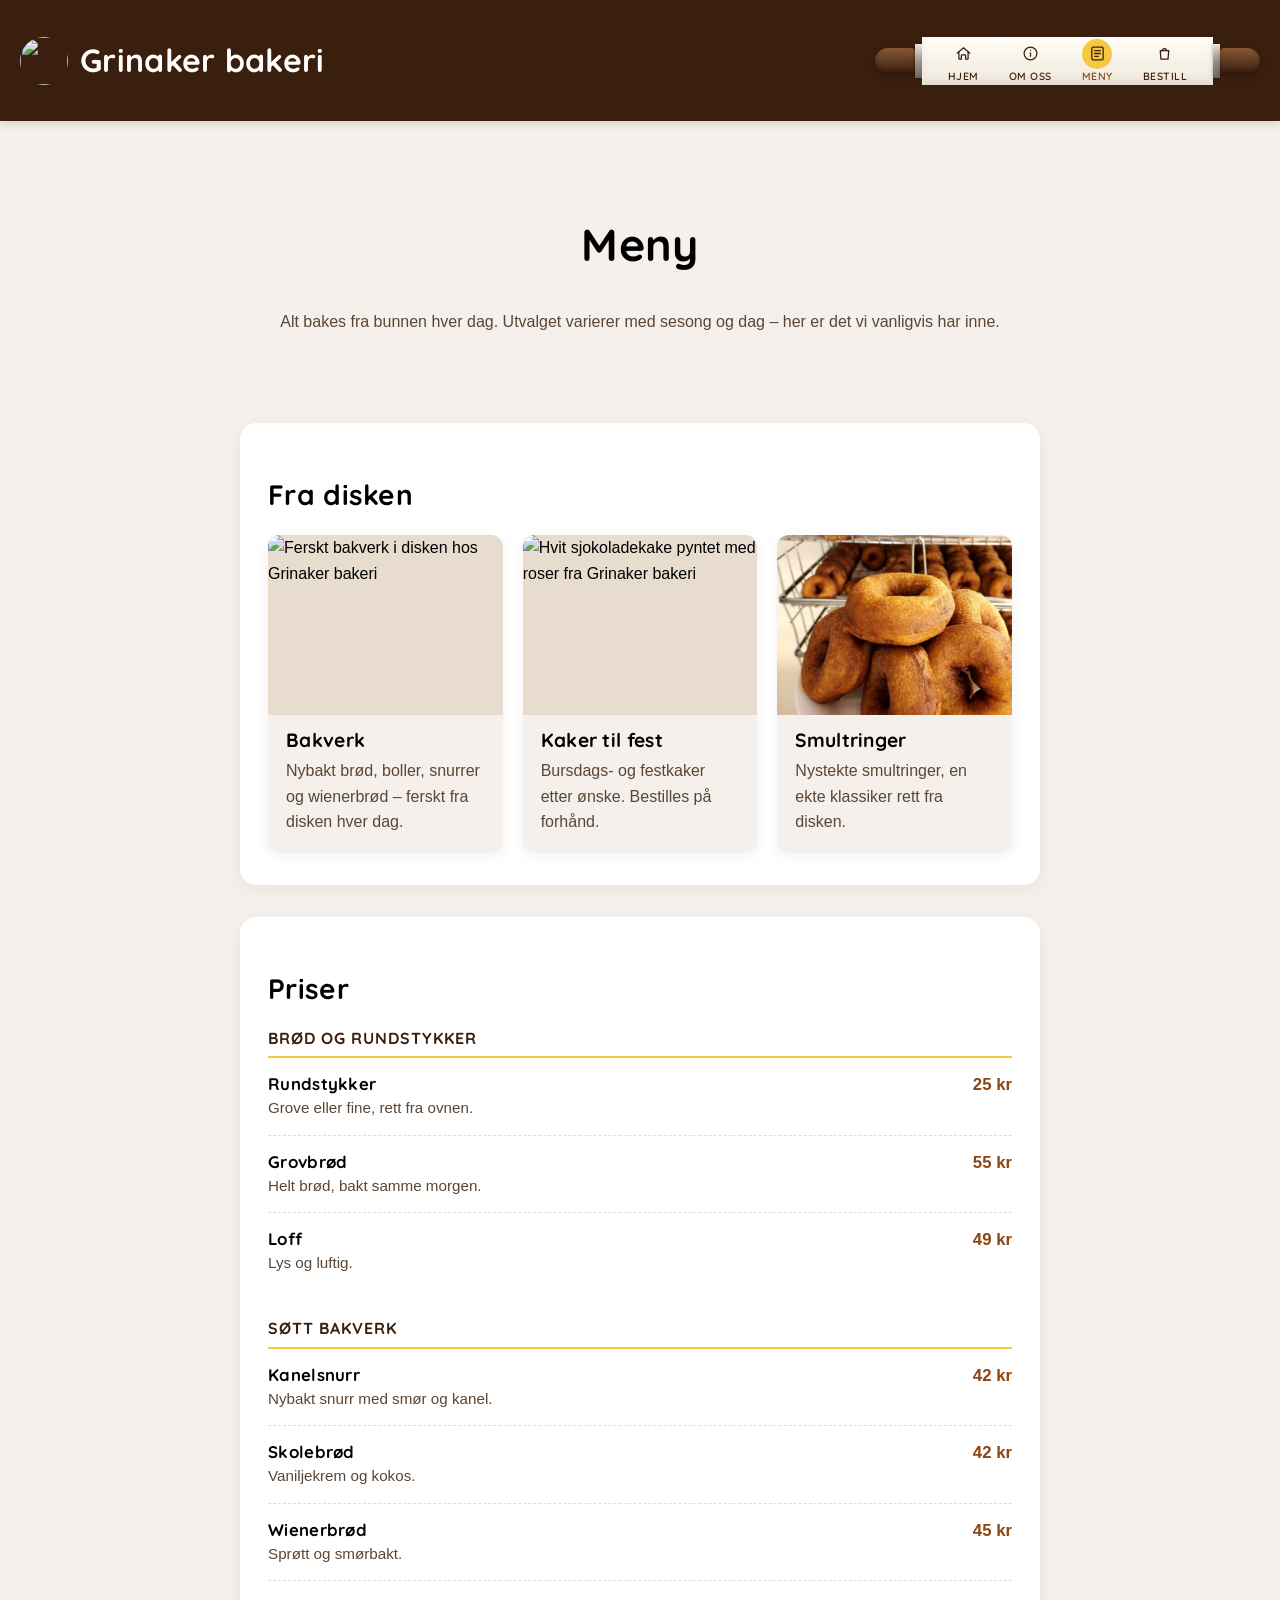
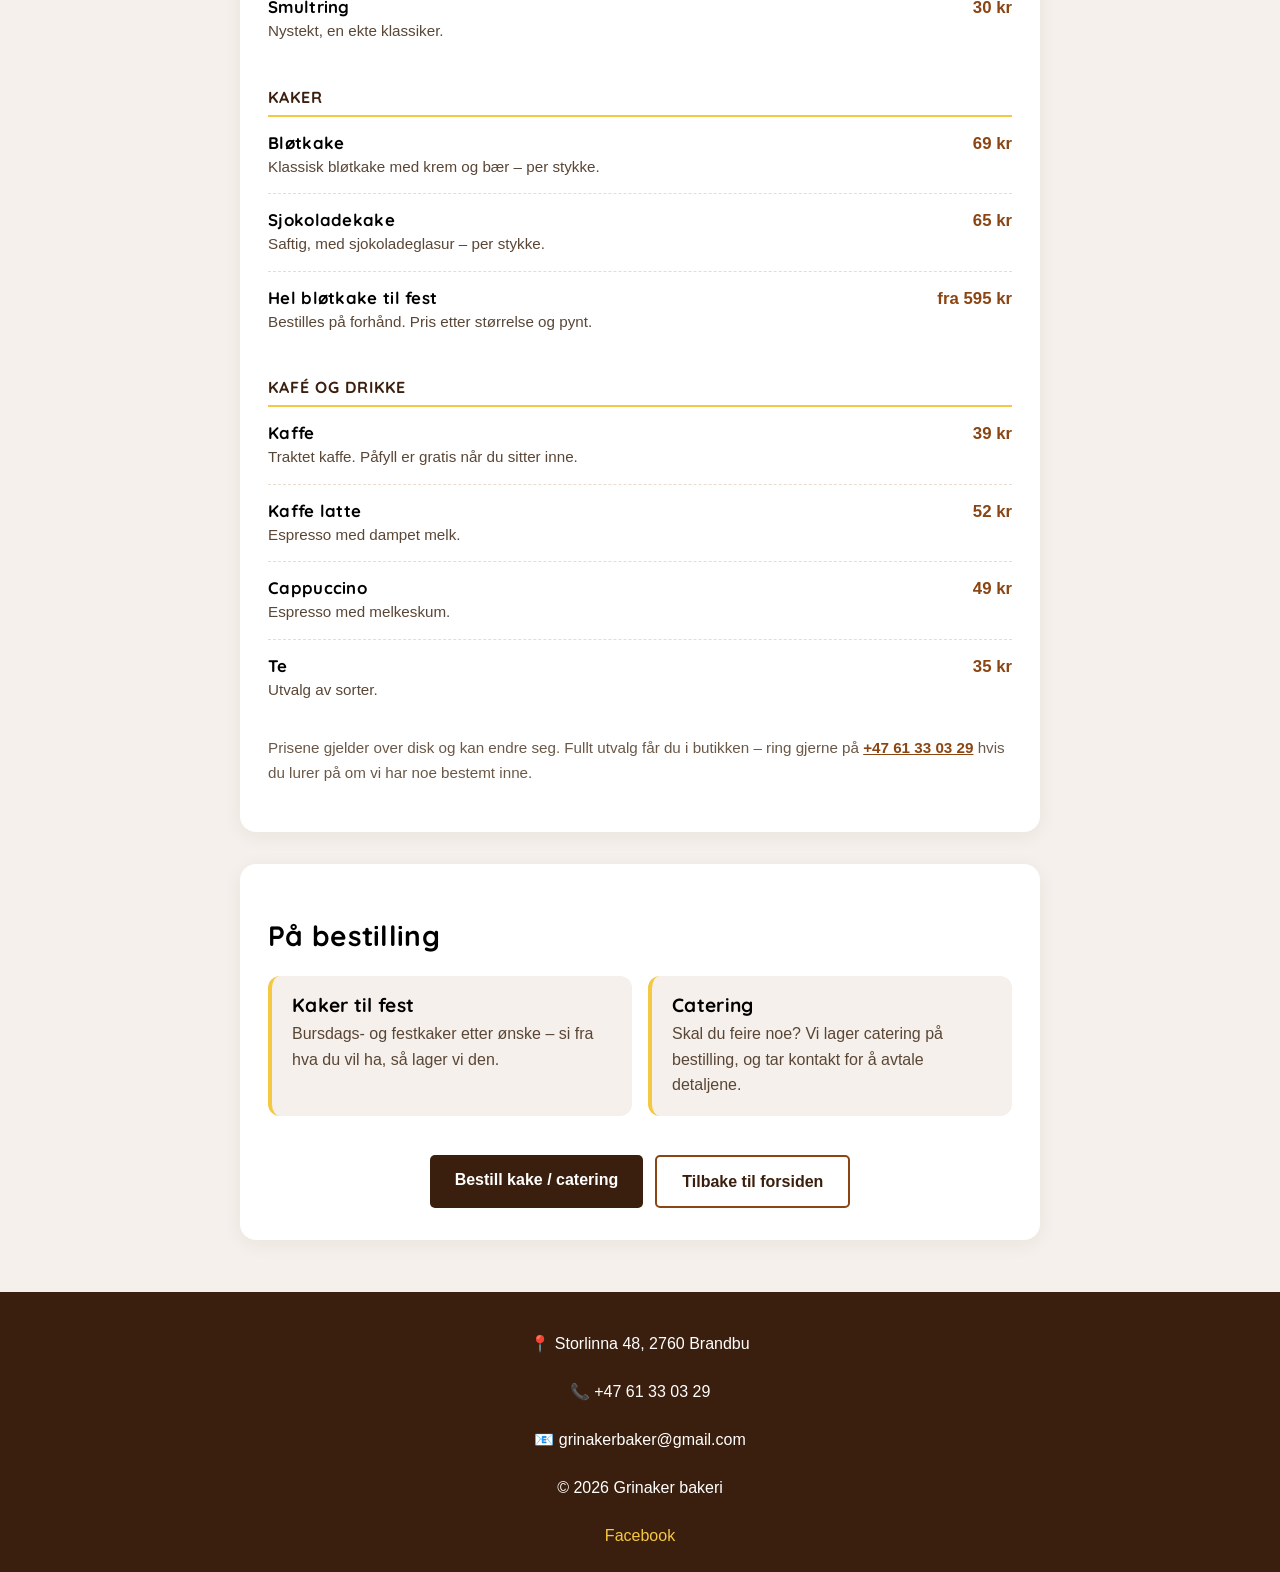
==== commit 6c167ba9: "Ny menyside med seksjonert prisliste Meny.html var en tom redirect-stubb (meta refresh + noindex). B" ====
--- a/Meny.html
+++ b/Meny.html
@@ -3,12 +3,282 @@
 <head>
   <meta charset="UTF-8">
   <meta name="viewport" content="width=device-width, initial-scale=1.0">
-  <meta http-equiv="refresh" content="0; url=index.html#meny">
-  <link rel="canonical" href="https://oskaraaserud-dev.github.io/grinaker-bakeri/#meny">
-  <meta name="robots" content="noindex">
-  <title>Meny – Grinaker bakeri</title>
+  <meta name="description" content="Menyen hos Grinaker bakeri i Brandbu: brød og rundstykker, søtt bakverk, kaker, kaffe og catering. Alt bakes fra bunnen hver dag.">
+  <title>Meny – Grinaker bakeri i Brandbu</title>
+  <link rel="canonical" href="https://oskaraaserud-dev.github.io/grinaker-bakeri/Meny.html">
+  <link rel="icon" href="Bilder/logo.svg" type="image/svg+xml">
+  <link rel="preconnect" href="https://fonts.googleapis.com">
+  <link rel="preconnect" href="https://fonts.gstatic.com" crossorigin>
+  <link href="https://fonts.googleapis.com/css2?family=Quicksand:wght@500;600;700&display=swap" rel="stylesheet">
+  <link rel="stylesheet" href="CSS/style.css">
+  <meta property="og:type" content="website">
+  <meta property="og:site_name" content="Grinaker bakeri">
+  <meta property="og:locale" content="nb_NO">
+  <meta property="og:title" content="Meny – Grinaker bakeri">
+  <meta property="og:description" content="Brød og rundstykker, søtt bakverk, kaker, kaffe og catering i Brandbu på Hadeland.">
+  <meta property="og:url" content="https://oskaraaserud-dev.github.io/grinaker-bakeri/Meny.html">
+  <meta property="og:image" content="https://oskaraaserud-dev.github.io/grinaker-bakeri/Bilder/delingsbilde.png">
+  <meta property="og:image:width" content="1200">
+  <meta property="og:image:height" content="630">
+  <meta property="og:image:alt" content="Grinaker bakeri – bakeri og kafé i Brandbu">
+  <meta name="twitter:card" content="summary_large_image">
+  <meta name="twitter:image" content="https://oskaraaserud-dev.github.io/grinaker-bakeri/Bilder/delingsbilde.png">
+  <noscript><style>.reveal{opacity:1;transform:none}</style></noscript>
 </head>
 <body>
-  <p>Menyen ligger nå på forsiden. <a href="index.html#meny">Gå til menyen hos Grinaker bakeri</a>.</p>
+  <a class="skip-link" href="#innhold">Hopp til innhold</a>
+  <header>
+    <a class="brand" href="index.html" aria-label="Grinaker bakeri – til forsiden">
+      <img src="Bilder/logo.svg" alt="" class="header-logo" width="48" height="48">
+      <h1>Grinaker bakeri</h1>
+    </a>
+
+    <nav class="kjevle-nav" aria-label="Hovednavigasjon">
+      <span class="kjevle-handle" aria-hidden="true"></span>
+      <span class="kjevle-ring" aria-hidden="true"></span>
+      <ul class="kjevle-list">
+        <li>
+          <a href="index.html#hjem" class="kjevle-link">
+            <span class="kjevle-icon-wrap">
+              <svg viewBox="0 0 24 24" fill="none" stroke="currentColor" stroke-width="1.8" stroke-linecap="round" stroke-linejoin="round" aria-hidden="true"><path d="M3 11.5 12 4l9 7.5"/><path d="M5.5 10v9a1 1 0 0 0 1 1H9v-5a1 1 0 0 1 1-1h4a1 1 0 0 1 1 1v5h2.5a1 1 0 0 0 1-1v-9"/></svg>
+            </span>
+            <span class="kjevle-label">Hjem</span>
+          </a>
+        </li>
+        <li>
+          <a href="index.html#om-oss" class="kjevle-link">
+            <span class="kjevle-icon-wrap">
+              <svg viewBox="0 0 24 24" fill="none" stroke="currentColor" stroke-width="1.8" stroke-linecap="round" stroke-linejoin="round" aria-hidden="true"><circle cx="12" cy="12" r="9"/><line x1="12" y1="11" x2="12" y2="16"/><circle cx="12" cy="7.5" r="0.9" fill="currentColor" stroke="none"/></svg>
+            </span>
+            <span class="kjevle-label">Om oss</span>
+          </a>
+        </li>
+        <li>
+          <a href="Meny.html" class="kjevle-link" aria-current="page">
+            <span class="kjevle-icon-wrap">
+              <svg viewBox="0 0 24 24" fill="none" stroke="currentColor" stroke-width="1.8" stroke-linecap="round" stroke-linejoin="round" aria-hidden="true"><rect x="4" y="3" width="16" height="18" rx="2"/><path d="M8 8h8M8 12h8M8 16h5"/></svg>
+            </span>
+            <span class="kjevle-label">Meny</span>
+          </a>
+        </li>
+        <li>
+          <a href="index.html#bestill" class="kjevle-link">
+            <span class="kjevle-icon-wrap">
+              <svg viewBox="0 0 24 24" fill="none" stroke="currentColor" stroke-width="1.8" stroke-linecap="round" stroke-linejoin="round" aria-hidden="true"><path d="M6 8h12l-1 12H7L6 8z"/><path d="M9 8a3 3 0 0 1 6 0"/></svg>
+            </span>
+            <span class="kjevle-label">Bestill</span>
+          </a>
+        </li>
+      </ul>
+      <span class="kjevle-ring" aria-hidden="true"></span>
+      <span class="kjevle-handle" aria-hidden="true"></span>
+    </nav>
+  </header>
+
+  <main id="innhold">
+
+    <section class="hero">
+      <h2>Meny</h2>
+      <p class="seksjon-ingress">Alt bakes fra bunnen hver dag. Utvalget varierer med sesong og dag – her er det vi vanligvis har inne.</p>
+    </section>
+
+    <!-- ===== FRA DISKEN: visuell smakebit ===== -->
+    <section class="reveal">
+      <h2>Fra disken</h2>
+      <div class="produkt-grid">
+        <article class="produkt-kort">
+          <img src="Bilder/bakverk.jpg" alt="Ferskt bakverk i disken hos Grinaker bakeri" class="produkt-bilde" width="960" height="960" loading="lazy">
+          <h3>Bakverk</h3>
+          <p>Nybakt brød, boller, snurrer og wienerbrød – ferskt fra disken hver dag.</p>
+        </article>
+
+        <article class="produkt-kort">
+          <img src="Bilder/kake.jpg" alt="Hvit sjokoladekake pyntet med roser fra Grinaker bakeri" class="produkt-bilde" width="1999" height="1111" loading="lazy">
+          <h3>Kaker til fest</h3>
+          <p>Bursdags- og festkaker etter ønske. Bestilles på forhånd.</p>
+        </article>
+
+        <article class="produkt-kort">
+          <img src="Bilder/smultringer.jpg" alt="Nystekte smultringer på fat hos Grinaker bakeri" class="produkt-bilde" width="1139" height="1600" loading="lazy">
+          <h3>Smultringer</h3>
+          <p>Nystekte smultringer, en ekte klassiker rett fra disken.</p>
+        </article>
+      </div>
+    </section>
+
+    <!-- ===== PRISER =====
+      ┌─────────────────────────────────────────────────────────────────────┐
+      │  OBS: MIDLERTIDIGE PLASSHOLDERPRISER OG -VARER – IKKE EKTE.         │
+      │  Både varelinjene og prisene under er funnet på til utkastet, kun   │
+      │  satt til realistiske nivåer for å vise hvordan menyen ser ut.      │
+      │                                                                     │
+      │  MÅ erstattes med Grinaker bakeris faktiske utvalg og priser før    │
+      │  siden tas i bruk som bakeriets offisielle nettside. Ellers møter   │
+      │  kunder noe helt annet i disken enn det som står her.               │
+      │                                                                     │
+      │  SLIK UTVIDER DU MENYEN:                                            │
+      │  - Ny kategori: kopier en hel <div class="menygruppe">-blokk.       │
+      │  - Ny vare:     kopier én <li class="prisrad">-linje.               │
+      │  Alt av layout følger automatisk – ingen CSS-endring nødvendig.     │
+      └─────────────────────────────────────────────────────────────────────┘
+    -->
+    <section class="reveal" id="priser">
+      <h2>Priser</h2>
+
+      <div class="menygruppe">
+        <h3 class="menygruppe__tittel">Brød og rundstykker</h3>
+        <ul class="prisliste">
+          <li class="prisrad">
+            <div class="prisrad__vare">
+              <h4>Rundstykker</h4>
+              <p>Grove eller fine, rett fra ovnen.</p>
+            </div>
+            <span class="pris">25 kr</span>
+          </li>
+          <li class="prisrad">
+            <div class="prisrad__vare">
+              <h4>Grovbrød</h4>
+              <p>Helt brød, bakt samme morgen.</p>
+            </div>
+            <span class="pris">55 kr</span>
+          </li>
+          <li class="prisrad">
+            <div class="prisrad__vare">
+              <h4>Loff</h4>
+              <p>Lys og luftig.</p>
+            </div>
+            <span class="pris">49 kr</span>
+          </li>
+        </ul>
+      </div>
+
+      <div class="menygruppe">
+        <h3 class="menygruppe__tittel">Søtt bakverk</h3>
+        <ul class="prisliste">
+          <li class="prisrad">
+            <div class="prisrad__vare">
+              <h4>Kanelsnurr</h4>
+              <p>Nybakt snurr med smør og kanel.</p>
+            </div>
+            <span class="pris">42 kr</span>
+          </li>
+          <li class="prisrad">
+            <div class="prisrad__vare">
+              <h4>Skolebrød</h4>
+              <p>Vaniljekrem og kokos.</p>
+            </div>
+            <span class="pris">42 kr</span>
+          </li>
+          <li class="prisrad">
+            <div class="prisrad__vare">
+              <h4>Wienerbrød</h4>
+              <p>Sprøtt og smørbakt.</p>
+            </div>
+            <span class="pris">45 kr</span>
+          </li>
+          <li class="prisrad">
+            <div class="prisrad__vare">
+              <h4>Smultring</h4>
+              <p>Nystekt, en ekte klassiker.</p>
+            </div>
+            <span class="pris">30 kr</span>
+          </li>
+        </ul>
+      </div>
+
+      <div class="menygruppe">
+        <h3 class="menygruppe__tittel">Kaker</h3>
+        <ul class="prisliste">
+          <li class="prisrad">
+            <div class="prisrad__vare">
+              <h4>Bløtkake</h4>
+              <p>Klassisk bløtkake med krem og bær – per stykke.</p>
+            </div>
+            <span class="pris">69 kr</span>
+          </li>
+          <li class="prisrad">
+            <div class="prisrad__vare">
+              <h4>Sjokoladekake</h4>
+              <p>Saftig, med sjokoladeglasur – per stykke.</p>
+            </div>
+            <span class="pris">65 kr</span>
+          </li>
+          <li class="prisrad">
+            <div class="prisrad__vare">
+              <h4>Hel bløtkake til fest</h4>
+              <p>Bestilles på forhånd. Pris etter størrelse og pynt.</p>
+            </div>
+            <span class="pris">fra 595 kr</span>
+          </li>
+        </ul>
+      </div>
+
+      <div class="menygruppe">
+        <h3 class="menygruppe__tittel">Kafé og drikke</h3>
+        <ul class="prisliste">
+          <li class="prisrad">
+            <div class="prisrad__vare">
+              <h4>Kaffe</h4>
+              <p>Traktet kaffe. Påfyll er gratis når du sitter inne.</p>
+            </div>
+            <span class="pris">39 kr</span>
+          </li>
+          <li class="prisrad">
+            <div class="prisrad__vare">
+              <h4>Kaffe latte</h4>
+              <p>Espresso med dampet melk.</p>
+            </div>
+            <span class="pris">52 kr</span>
+          </li>
+          <li class="prisrad">
+            <div class="prisrad__vare">
+              <h4>Cappuccino</h4>
+              <p>Espresso med melkeskum.</p>
+            </div>
+            <span class="pris">49 kr</span>
+          </li>
+          <li class="prisrad">
+            <div class="prisrad__vare">
+              <h4>Te</h4>
+              <p>Utvalg av sorter.</p>
+            </div>
+            <span class="pris">35 kr</span>
+          </li>
+        </ul>
+      </div>
+
+      <p class="meny-note">Prisene gjelder over disk og kan endre seg. Fullt utvalg får du i butikken – ring gjerne på <a class="kontakt-lenke" href="tel:+4761330329">+47 61 33 03 29</a> hvis du lurer på om vi har noe bestemt inne.</p>
+    </section>
+
+    <!-- ===== PÅ BESTILLING ===== -->
+    <section class="reveal">
+      <h2>På bestilling</h2>
+      <ul class="meny-kategorier">
+        <li class="meny-kategori">
+          <h3>Kaker til fest</h3>
+          <p>Bursdags- og festkaker etter ønske – si fra hva du vil ha, så lager vi den.</p>
+        </li>
+        <li class="meny-kategori">
+          <h3>Catering</h3>
+          <p>Skal du feire noe? Vi lager catering på bestilling, og tar kontakt for å avtale detaljene.</p>
+        </li>
+      </ul>
+
+      <div class="meny-cta">
+        <a href="index.html#bestill" class="knapp">Bestill kake / catering</a>
+        <a href="index.html" class="knapp knapp--sekundaer">Tilbake til forsiden</a>
+      </div>
+    </section>
+
+  </main>
+
+  <footer>
+    <p><span aria-hidden="true">📍</span> <span class="sr-only">Adresse:</span> Storlinna 48, 2760 Brandbu</p>
+    <p><span aria-hidden="true">📞</span> <span class="sr-only">Telefon:</span> <a class="kontakt-lenke" href="tel:+4761330329">+47 61 33 03 29</a></p>
+    <p><span aria-hidden="true">📧</span> <span class="sr-only">E-post:</span> <a class="kontakt-lenke" href="mailto:grinakerbaker@gmail.com">grinakerbaker@gmail.com</a></p>
+    <p>© 2026 Grinaker bakeri</p>
+    <a href="https://www.facebook.com/p/Grinaker-Bakeri-As-100084157203045/" target="_blank" rel="noopener noreferrer">Facebook</a>
+  </footer>
+  <script src="JS/main.js"></script>
 </body>
 </html>
--- a/CSS/style.css
+++ b/CSS/style.css
@@ -0,0 +1,897 @@
+/* Fargepalett – én kilde til sannhet */
+:root {
+    --brun-mork: #3b1f0e;   /* mørk brun: header, hero-bunn, tekst */
+    --brun: #8B4513;        /* medium brun: aksent, hover, lenker */
+    --krem: #f5f0eb;        /* lys bakgrunn */
+    --gul: #f5c842;         /* gul aksent: CTA, detaljer */
+}
+
+@media (prefers-reduced-motion: no-preference) {
+    html { scroll-behavior: smooth; }
+}
+
+body {
+    margin: 0;
+    background-color: #f5f0eb;
+    font-family: 'Segoe UI', Roboto, Helvetica, Arial, sans-serif;
+    line-height: 1.6;
+}
+
+h1, h2, h3, h4 {
+    font-family: 'Quicksand', 'Segoe UI', sans-serif;
+    letter-spacing: 0.3px;
+    line-height: 1.2;
+}
+
+h1 {
+    color: white;
+    font-size: clamp(1.6rem, 3vw, 2rem);
+}
+
+h2 {
+    font-size: clamp(1.4rem, 2.6vw, 1.75rem);
+}
+
+h3 {
+    font-size: 1.2rem;
+}
+
+/* Undersidenes hero-tittel («Meny», «Om oss») – tydeligere enn vanlig h2 */
+section.hero h2 {
+    font-size: clamp(2rem, 5vw, 2.8rem);
+}
+
+header {
+    background-color: #3b1f0e;
+    color: white;
+    padding: 20px;
+    box-shadow: 0 2px 10px rgba(0, 0, 0, 0.15);
+    position: sticky;
+    top: 0;
+    z-index: 100;
+    display: flex;
+    flex-wrap: wrap;
+    align-items: center;
+    gap: 14px 20px;
+    transition: background-color 0.35s ease, box-shadow 0.35s ease, padding 0.35s ease;
+}
+
+/* Gjennomsiktig header som ligger over helskjerm-heroen */
+header.over-hero {
+    position: fixed;
+    left: 0;
+    right: 0;
+    background-color: transparent;
+    box-shadow: none;
+    padding-top: 26px;
+    padding-bottom: 26px;
+}
+
+header.over-hero.is-solid {
+    background-color: #3b1f0e;
+    box-shadow: 0 2px 10px rgba(0, 0, 0, 0.15);
+    padding-top: 14px;
+    padding-bottom: 14px;
+}
+
+.brand {
+    display: flex;
+    align-items: center;
+    gap: 12px;
+}
+
+/* Merkevaren øverst er en lenke tilbake til forsiden */
+a.brand {
+    text-decoration: none;
+    color: inherit;
+    border-radius: 8px;
+    transition: opacity 0.2s ease;
+}
+
+a.brand:hover {
+    opacity: 0.85;
+}
+
+a.brand:focus-visible {
+    outline: 2px solid #f5f0eb;
+    outline-offset: 4px;
+}
+
+.header-logo {
+    width: 48px;
+    height: 48px;
+    border-radius: 50%;
+    object-fit: cover;
+}
+
+.kjevle-nav {
+    display: flex;
+    align-items: center;
+    margin-left: auto;
+}
+
+.kjevle-handle {
+    width: 40px;
+    height: 26px;
+    background: linear-gradient(180deg, #8a5a34, #5a3820 55%, #3b1f0e);
+    box-shadow: inset 0 -2px 4px rgba(0, 0, 0, 0.3), 0 2px 6px rgba(0, 0, 0, 0.25);
+    flex-shrink: 0;
+}
+
+.kjevle-handle:first-child {
+    border-radius: 13px 4px 4px 13px;
+}
+
+.kjevle-handle:last-child {
+    border-radius: 4px 13px 13px 4px;
+}
+
+.kjevle-ring {
+    width: 7px;
+    height: 34px;
+    background: linear-gradient(180deg, #ece7dd, #9a958c 50%, #6b6660);
+    box-shadow: 0 1px 3px rgba(0, 0, 0, 0.3);
+    flex-shrink: 0;
+}
+
+.kjevle-list {
+    list-style: none;
+    margin: 0;
+    padding: 0 26px;
+    height: 48px;
+    background: linear-gradient(180deg, #fffdf9, #f0e8db);
+    box-shadow: inset 0 2px 4px rgba(255, 255, 255, 0.6), inset 0 -3px 6px rgba(59, 31, 14, 0.1);
+    display: flex;
+    flex-direction: row;
+    align-items: center;
+    justify-content: center;
+    gap: 30px;
+    flex-shrink: 0;
+}
+
+.kjevle-link {
+    display: flex;
+    flex-direction: column;
+    align-items: center;
+    gap: 2px;
+    color: #3b1f0e;
+    text-decoration: none;
+    font-family: 'Quicksand', 'Segoe UI', sans-serif;
+    font-size: 10.5px;
+    line-height: 1.1;
+    font-weight: 600;
+    letter-spacing: 0.5px;
+    text-transform: uppercase;
+}
+
+.kjevle-icon-wrap {
+    display: flex;
+    align-items: center;
+    justify-content: center;
+    width: 30px;
+    height: 30px;
+    border-radius: 50%;
+    background: transparent;
+    transition: background-color 0.2s ease, transform 0.2s ease;
+}
+
+.kjevle-icon-wrap svg {
+    width: 17px;
+    height: 17px;
+}
+
+.kjevle-link:hover .kjevle-icon-wrap,
+.kjevle-link:focus-visible .kjevle-icon-wrap {
+    background: #f5f0eb;
+    transform: translateY(-2px);
+}
+
+.kjevle-link:focus-visible {
+    outline: 2px solid var(--brun);
+    outline-offset: 2px;
+    border-radius: 4px;
+}
+
+.kjevle-link[aria-current="page"] .kjevle-icon-wrap {
+    background: #f5c842;
+}
+
+.kjevle-link[aria-current="page"] .kjevle-label {
+    color: var(--brun);
+}
+
+main {
+    max-width: 800px;
+    margin: 0 auto;
+    padding: 20px;
+}
+
+table {
+    width: 100%;
+    border-collapse: collapse;
+}
+
+th, td {
+    border: 1px solid #e6ddd2;
+    padding: 8px;
+    text-align: left;
+}
+
+th {
+    background-color: #3b1f0e;
+    color: white;
+}
+
+tbody tr:hover td {
+    background-color: #f5f0eb;
+}
+
+footer {
+    background-color: #3b1f0e;
+    color: white;
+    text-align: center;
+    padding: 20px;
+    line-height: 2;
+}
+
+section {
+    margin-bottom: 32px;
+    background-color: #ffffff;
+    border-radius: 16px;
+    padding: 32px 28px;
+    box-shadow: 0 4px 20px rgba(59, 31, 14, 0.06);
+}
+
+section.hero {
+    background-color: transparent;
+    box-shadow: none;
+    border-radius: 0;
+    padding: 40px 20px;
+}
+
+label {
+    display: block;
+    margin-top: 10px;
+}
+
+input, textarea {
+    display: block;
+    width: 100%;
+    box-sizing: border-box;
+    padding: 8px;
+    margin-top: 5px;
+    border: 1px solid #d8cfc3;
+    border-radius: 6px;
+    font-family: inherit;
+    transition: border-color 0.2s ease, box-shadow 0.2s ease;
+}
+
+.sr-only {
+    position: absolute;
+    width: 1px;
+    height: 1px;
+    padding: 0;
+    margin: -1px;
+    overflow: hidden;
+    clip: rect(0, 0, 0, 0);
+    white-space: nowrap;
+    border: 0;
+}
+
+/* Hopp til innhold-lenke for tastaturbrukere (synlig kun ved fokus) */
+.skip-link {
+    position: absolute;
+    left: 8px;
+    top: -48px;
+    z-index: 200;
+    background: #3b1f0e;
+    color: #fff;
+    padding: 10px 16px;
+    border-radius: 8px;
+    text-decoration: none;
+    transition: top 0.2s ease;
+}
+
+.skip-link:focus {
+    top: 8px;
+    outline: 2px solid #f5c842;
+    outline-offset: 2px;
+}
+
+/* Klikkbar kontaktinfo (tel:/mailto:) uten å skille seg ut som lenke */
+.kontakt-lenke {
+    color: inherit;
+    text-decoration: none;
+}
+
+.kontakt-lenke:hover {
+    text-decoration: underline;
+}
+
+footer .kontakt-lenke {
+    margin: 0;
+}
+
+/* Fokusring på knapper, i tråd med resten av UI-et */
+button:focus-visible {
+    outline: 2px solid #f5c842;
+    outline-offset: 2px;
+}
+
+input:focus, textarea:focus {
+    outline: none;
+    border-color: var(--brun);
+    box-shadow: 0 0 0 3px rgba(139, 69, 19, 0.15);
+}
+
+button {
+    margin-top: 15px;
+    padding: 10px 20px;
+    background-color: #3b1f0e;
+    color: white;
+    border: none;
+    border-radius: 5px;
+    cursor: pointer;
+    transition: background-color 0.2s ease, transform 0.2s ease, box-shadow 0.2s ease;
+}
+
+button:hover {
+    background-color: var(--brun);
+    transform: translateY(-2px);
+    box-shadow: 0 4px 12px rgba(0, 0, 0, 0.2);
+}
+
+a {
+    color: #f5c842;
+    text-decoration: none;
+    transition: color 0.2s ease, opacity 0.2s ease;
+}
+
+a:focus-visible {
+    outline: 2px solid var(--brun);
+    outline-offset: 2px;
+}
+
+.tilbud-kort {
+  background-color: #f5f0eb;
+  border: 2px solid #3b1f0e;
+  border-radius: 8px;
+  padding: 20px;
+  max-width: 400px;
+}
+
+.pris {
+  color: var(--brun);
+  font-weight: bold;
+}
+
+.hero {
+  text-align: center;
+}
+
+/* ---- Helskjerm-hero ---- */
+.hero-full {
+  position: relative;
+  min-height: 100vh;
+  min-height: 100svh;
+  margin: 0;
+  padding: 0;
+  display: flex;
+  align-items: center;
+  justify-content: center;
+  text-align: center;
+  overflow: hidden;
+  background: #3b1f0e;
+}
+
+.hero-full__bg {
+  position: absolute;
+  inset: 0;
+  background-image: url('../Bilder/hero.jpg');
+  background-size: cover;
+  background-position: center;
+  transform: scale(1.12);
+  animation: heroZoom 14s ease-out forwards;
+}
+
+@keyframes heroZoom {
+  to { transform: scale(1); }
+}
+
+.hero-full::after {
+  content: "";
+  position: absolute;
+  inset: 0;
+  background: linear-gradient(180deg, rgba(59, 31, 14, 0.62), rgba(59, 31, 14, 0.5) 45%, rgba(59, 31, 14, 0.84));
+}
+
+.hero-full__content {
+  position: relative;
+  z-index: 2;
+  color: #fff;
+  padding: 120px 24px 60px;
+  max-width: 720px;
+}
+
+.hero-full__logo {
+  width: 130px;
+  filter: drop-shadow(0 6px 16px rgba(0, 0, 0, 0.4));
+}
+
+.hero-full__content h2 {
+  font-size: clamp(2rem, 6vw, 3.4rem);
+  margin: 18px 0 10px;
+  color: #fff;
+  text-shadow: 0 2px 20px rgba(0, 0, 0, 0.4);
+}
+
+.hero-full__content p {
+  font-size: clamp(1rem, 2.4vw, 1.3rem);
+  margin: 0 auto 28px;
+  max-width: 520px;
+  color: #f3e8dc;
+  text-shadow: 0 1px 12px rgba(0, 0, 0, 0.5);
+}
+
+.hero-full .knapp {
+  background-color: #f5c842;
+  color: #3b1f0e;
+  font-weight: 700;
+  font-family: 'Quicksand', 'Segoe UI', sans-serif;
+  padding: 14px 32px;
+  font-size: 1.05rem;
+}
+
+.hero-full .knapp:hover {
+  background-color: #ffd966;
+  color: #3b1f0e;
+}
+
+/* Scroll-hint pil nederst i heroen */
+.scroll-hint {
+  position: absolute;
+  left: 50%;
+  bottom: 26px;
+  transform: translateX(-50%);
+  z-index: 2;
+  color: rgba(255, 255, 255, 0.85);
+  animation: bounce 1.8s ease-in-out infinite;
+}
+
+.scroll-hint svg {
+  width: 30px;
+  height: 30px;
+}
+
+@keyframes bounce {
+  0%, 100% { transform: translate(-50%, 0); }
+  50% { transform: translate(-50%, 10px); }
+}
+
+/* ---- Scroll-reveal animasjoner ---- */
+.reveal {
+  opacity: 0;
+  transform: translateY(40px);
+  transition: opacity 0.7s ease, transform 0.7s ease;
+}
+
+.reveal.is-visible {
+  opacity: 1;
+  transform: translateY(0);
+}
+
+.reveal-delay-1 { transition-delay: 0.12s; }
+.reveal-delay-2 { transition-delay: 0.24s; }
+.reveal-delay-3 { transition-delay: 0.36s; }
+
+@media (prefers-reduced-motion: reduce) {
+  .reveal { opacity: 1; transform: none; transition: none; }
+  .hero-full__bg { animation: none; transform: scale(1); }
+  .scroll-hint { animation: none; }
+}
+
+.knapp {
+  display: inline-block;
+  margin-top: 15px;
+  padding: 12px 25px;
+  background-color: #3b1f0e;
+  color: white;
+  text-decoration: none;
+  border-radius: 5px;
+  transition: background-color 0.2s ease, transform 0.2s ease, box-shadow 0.2s ease;
+}
+
+.knapp:hover {
+  background-color: var(--brun);
+  color: white;
+  transform: translateY(-2px);
+  box-shadow: 0 4px 12px rgba(0, 0, 0, 0.2);
+}
+
+.apningstider {
+  width: auto;
+  min-width: 250px;
+}
+
+.apningstider td,
+.apningstider th {
+  padding: 6px 20px 6px 0;
+  border: none;
+  background-color: transparent;
+  color: inherit;
+  font-weight: normal;
+  text-align: left;
+}
+
+footer a {
+  color: #f5c842;
+  text-decoration: none;
+  margin: 0 10px;
+}
+
+footer a:hover {
+  opacity: 0.75;
+}
+
+main a {
+  color: var(--brun);
+  font-weight: 600;
+}
+
+main a:hover {
+  color: #3b1f0e;
+}
+
+.omoss-bilde {
+  width: 100%;
+  max-height: 350px;
+  object-fit: cover;
+  border-radius: 8px;
+  box-shadow: 0 4px 14px rgba(0, 0, 0, 0.12);
+  margin: 20px 0;
+}
+
+.meny-bilde {
+  width: 50px;
+  height: 50px;
+  object-fit: cover;
+  border-radius: 5px;
+  vertical-align: middle;
+  margin-right: 10px;
+}
+
+@media (max-width: 600px) {
+  body {
+    font-size: 18px;
+  }
+
+  section {
+    padding: 22px 18px;
+  }
+
+  /* Header: sentrer logo og kjevle når de brytes til hver sin linje */
+  header {
+    justify-content: center;
+    text-align: center;
+    padding: 16px;
+  }
+
+  .brand {
+    justify-content: center;
+    width: 100%;
+  }
+
+  .kjevle-nav {
+    margin-left: 0;
+  }
+
+  /* Litt mindre logo/tittel så headeren ikke blir for høy på mobil */
+  .header-logo {
+    width: 40px;
+    height: 40px;
+  }
+
+  /* Helskjerm-hero: gi innholdet plass under den todelte headeren */
+  .hero-full__content {
+    padding-top: 100px;
+  }
+
+  .kjevle-list {
+    height: 42px;
+    padding: 0 14px;
+    gap: 16px;
+  }
+
+  .kjevle-handle {
+    width: 26px;
+    height: 20px;
+  }
+
+  .kjevle-ring {
+    width: 5px;
+    height: 26px;
+  }
+
+  .kjevle-icon-wrap {
+    width: 26px;
+    height: 26px;
+  }
+
+  .kjevle-icon-wrap svg {
+    width: 14px;
+    height: 14px;
+  }
+
+  .kjevle-link {
+    font-size: 8.5px;
+  }
+
+  .knapp {
+    padding: 15px 30px;
+    font-size: 18px;
+  }
+
+  input, textarea {
+    font-size: 16px;
+    padding: 12px;
+  }
+
+  button {
+    font-size: 18px;
+    padding: 15px 25px;
+  }
+}
+
+/* ============================================================
+   Grinaker bakeri – seksjoner (hero-CTA, meny, skjema, kart)
+   ============================================================ */
+
+/* Ankermål skal ikke havne bak den faste headeren */
+section[id] {
+  scroll-margin-top: 90px;
+}
+
+.seksjon-ingress {
+  color: #5a4636;
+}
+
+/* ---- Hero: to CTA-er ---- */
+.hero-full__cta {
+  display: flex;
+  gap: 14px;
+  justify-content: center;
+  flex-wrap: wrap;
+}
+
+/* Sekundær «outline»-knapp */
+.knapp--sekundaer {
+  background-color: transparent;
+  color: var(--brun-mork);
+  border: 2px solid var(--brun);
+}
+.knapp--sekundaer:hover {
+  background-color: var(--brun);
+  color: #fff;
+}
+/* På den mørke heroen: lys outline i stedet */
+.hero-full .knapp--sekundaer {
+  color: #fff;
+  border-color: rgba(255, 255, 255, 0.85);
+  background-color: transparent;
+}
+.hero-full .knapp--sekundaer:hover {
+  background-color: rgba(255, 255, 255, 0.16);
+  color: #fff;
+}
+
+/* ---- Meny / produktkort ---- */
+.produkt-grid {
+  display: grid;
+  grid-template-columns: repeat(auto-fit, minmax(220px, 1fr));
+  gap: 20px;
+  margin-top: 8px;
+}
+.produkt-kort {
+  background: var(--krem);
+  border-radius: 12px;
+  overflow: hidden;
+  box-shadow: 0 3px 14px rgba(59, 31, 14, 0.06);
+}
+.produkt-bilde {
+  width: 100%;
+  height: 180px;
+  object-fit: cover;
+  display: block;
+  background: #e7dccd;
+}
+.produkt-kort h3 {
+  margin: 14px 18px 6px;
+}
+.produkt-kort p {
+  margin: 0 18px 18px;
+  color: #5a4636;
+}
+
+/* ---- Menyside ---- */
+/* Sentrert CTA under produktrutenettet ("Se full meny") */
+.meny-cta {
+  display: flex;
+  flex-wrap: wrap;
+  gap: 12px;
+  justify-content: center;
+  margin-top: 24px;
+}
+
+/* Kategorier uten produktfoto (kafé, catering) */
+.meny-kategorier {
+  list-style: none;
+  margin: 8px 0 0;
+  padding: 0;
+  display: grid;
+  grid-template-columns: repeat(auto-fit, minmax(240px, 1fr));
+  gap: 16px;
+}
+.meny-kategori {
+  background: var(--krem);
+  border-left: 4px solid var(--gul);
+  border-radius: 12px;
+  padding: 18px 20px;
+}
+.meny-kategori h3 {
+  margin: 0 0 4px;
+}
+.meny-kategori p {
+  margin: 0;
+  color: #5a4636;
+}
+
+/* Menygruppe: én kategori i prislisten (Brød, Søtt bakverk, Kaker …) */
+.menygruppe + .menygruppe {
+  margin-top: 30px;
+}
+.menygruppe__tittel {
+  margin: 0;
+  padding-bottom: 8px;
+  border-bottom: 2px solid var(--gul);
+  color: var(--brun-mork);
+  font-size: 1rem;
+  font-weight: 700;
+  letter-spacing: 1px;
+  text-transform: uppercase;
+}
+
+/* Prisliste: vare til venstre, pris til høyre */
+.prisliste {
+  list-style: none;
+  margin: 0;
+  padding: 0;
+}
+.prisrad {
+  display: flex;
+  align-items: baseline;
+  justify-content: space-between;
+  gap: 20px;
+  padding: 14px 0;
+  border-bottom: 1px dashed #e7dccd;
+}
+.prisrad:last-child {
+  border-bottom: none;
+}
+.prisrad__vare h4 {
+  margin: 0 0 2px;
+  font-size: 1.05rem;
+}
+.prisrad__vare p {
+  margin: 0;
+  color: #5a4636;
+  font-size: 0.95rem;
+}
+.prisrad .pris {
+  white-space: nowrap;
+  font-size: 1.05rem;
+}
+
+.meny-note {
+  margin-top: 20px;
+  color: #6b5847;
+  font-size: 0.95rem;
+}
+.meny-note .kontakt-lenke {
+  color: var(--brun);
+  font-weight: 600;
+  text-decoration: underline;
+}
+
+/* ---- Bestillingsskjema ---- */
+.skjema-rad {
+  display: grid;
+  grid-template-columns: 1fr 1fr;
+  gap: 0 20px;
+}
+.skjema-felt {
+  display: flex;
+  flex-direction: column;
+  margin-top: 12px;
+}
+.skjema-felt label {
+  margin-bottom: 4px;
+  font-weight: 600;
+}
+.bestill-skjema select {
+  display: block;
+  width: 100%;
+  box-sizing: border-box;
+  padding: 10px 8px;
+  border: 1px solid #e7dccd;
+  border-radius: 6px;
+  font-family: inherit;
+  font-size: 1rem;
+  background: #fff;
+}
+.bestill-skjema select:focus {
+  outline: none;
+  border-color: var(--brun);
+  box-shadow: 0 0 0 3px rgba(139, 69, 19, 0.15);
+}
+.bestill-skjema .knapp {
+  margin-top: 18px;
+  border: none;
+  cursor: pointer;
+  font-size: 1.05rem;
+}
+.skjema-fallback {
+  margin-top: 14px;
+  color: #5a4636;
+  font-size: 0.95rem;
+}
+.skjema-fallback .kontakt-lenke {
+  color: var(--brun);
+  font-weight: 600;
+  text-decoration: underline;
+}
+
+.apningstider-note {
+  margin-top: 12px;
+  font-size: 0.9rem;
+  color: #6b5847;
+}
+
+/* ---- Kart & kontakt ---- */
+.kontakt-grid {
+  display: grid;
+  grid-template-columns: 1.4fr 1fr;
+  gap: 24px;
+  align-items: stretch;
+  margin-top: 8px;
+}
+.kart {
+  border-radius: 12px;
+  overflow: hidden;
+  box-shadow: 0 3px 14px rgba(59, 31, 14, 0.08);
+  min-height: 300px;
+}
+.kart iframe {
+  width: 100%;
+  height: 100%;
+  min-height: 300px;
+  border: 0;
+  display: block;
+}
+.kontakt-info {
+  display: flex;
+  flex-direction: column;
+  justify-content: center;
+  gap: 4px;
+}
+.kontakt-info .knapp {
+  margin-top: 10px;
+  align-self: flex-start;
+}
+
+/* ---- Mobil ---- */
+@media (max-width: 600px) {
+  .skjema-rad { grid-template-columns: 1fr; }
+  .kontakt-grid { grid-template-columns: 1fr; }
+  .kontakt-info .knapp { align-self: stretch; text-align: center; }
+  .produkt-bilde { height: 200px; }
+}
